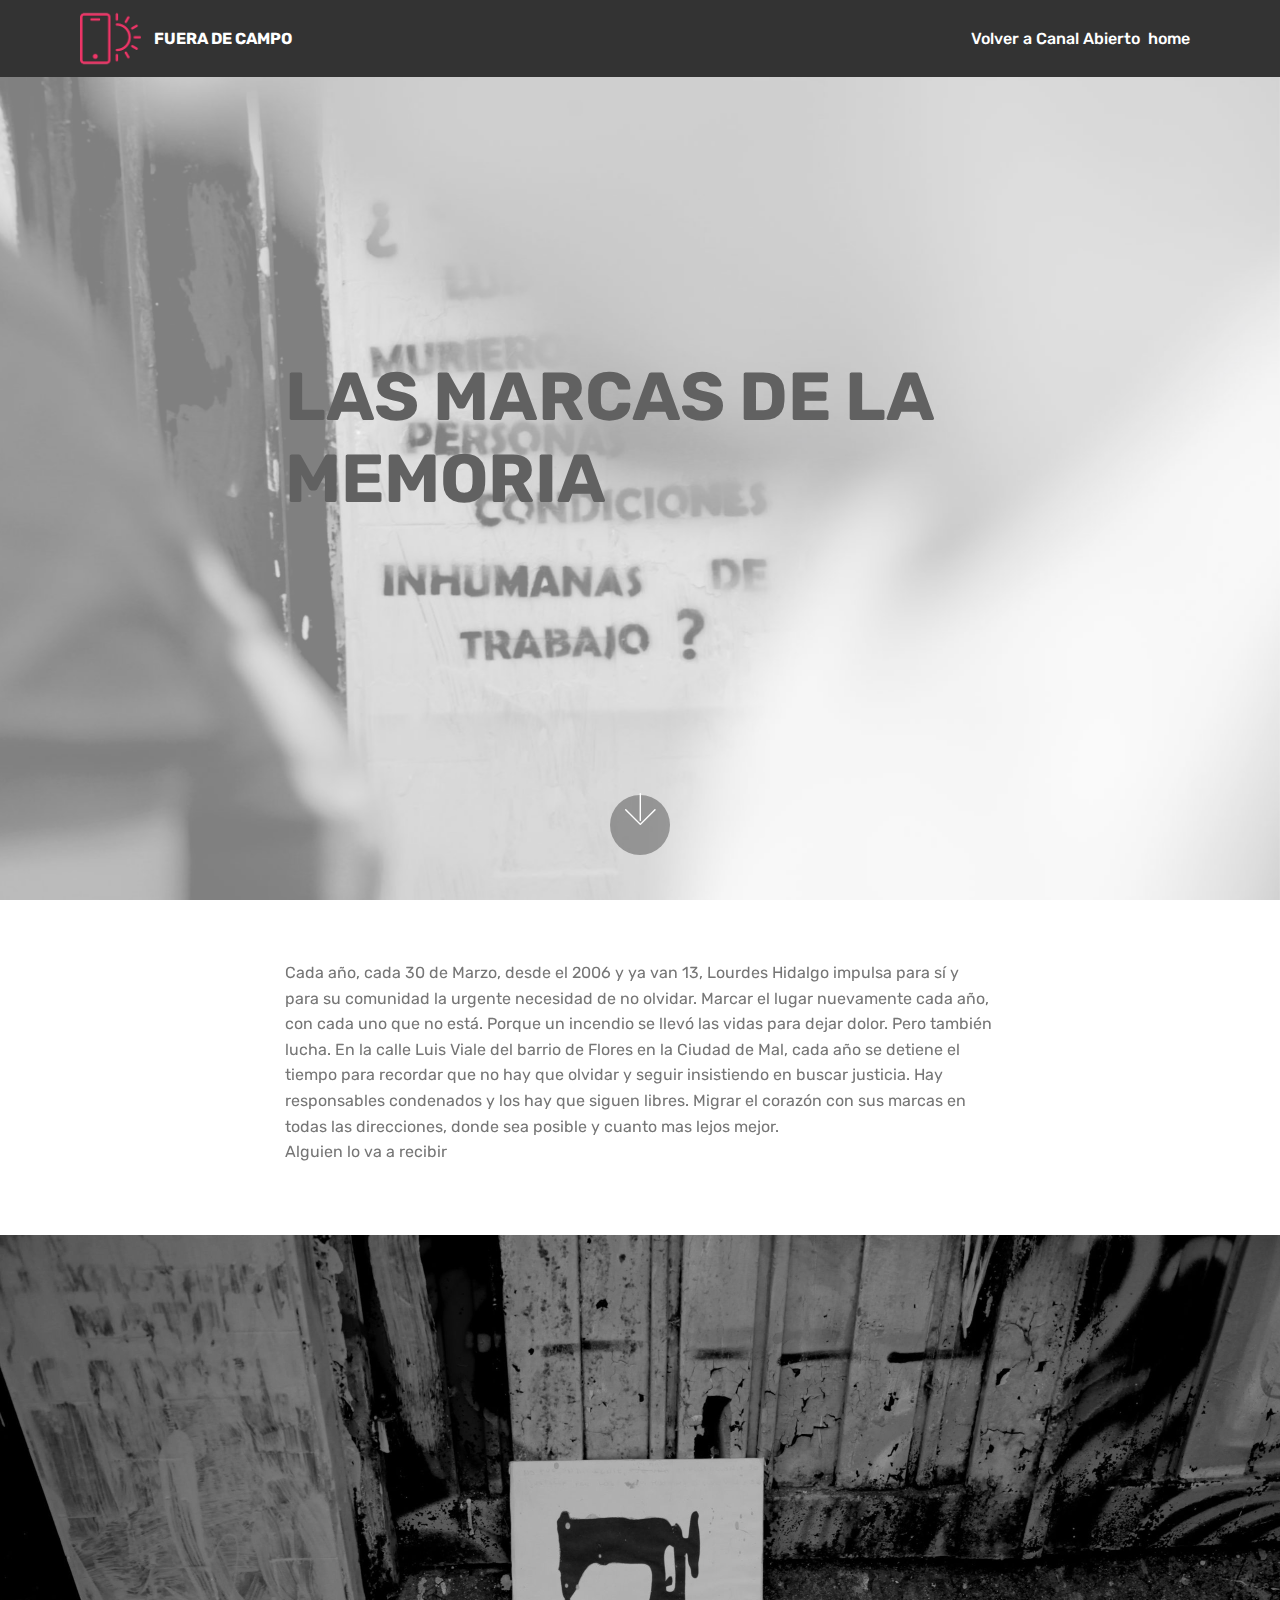
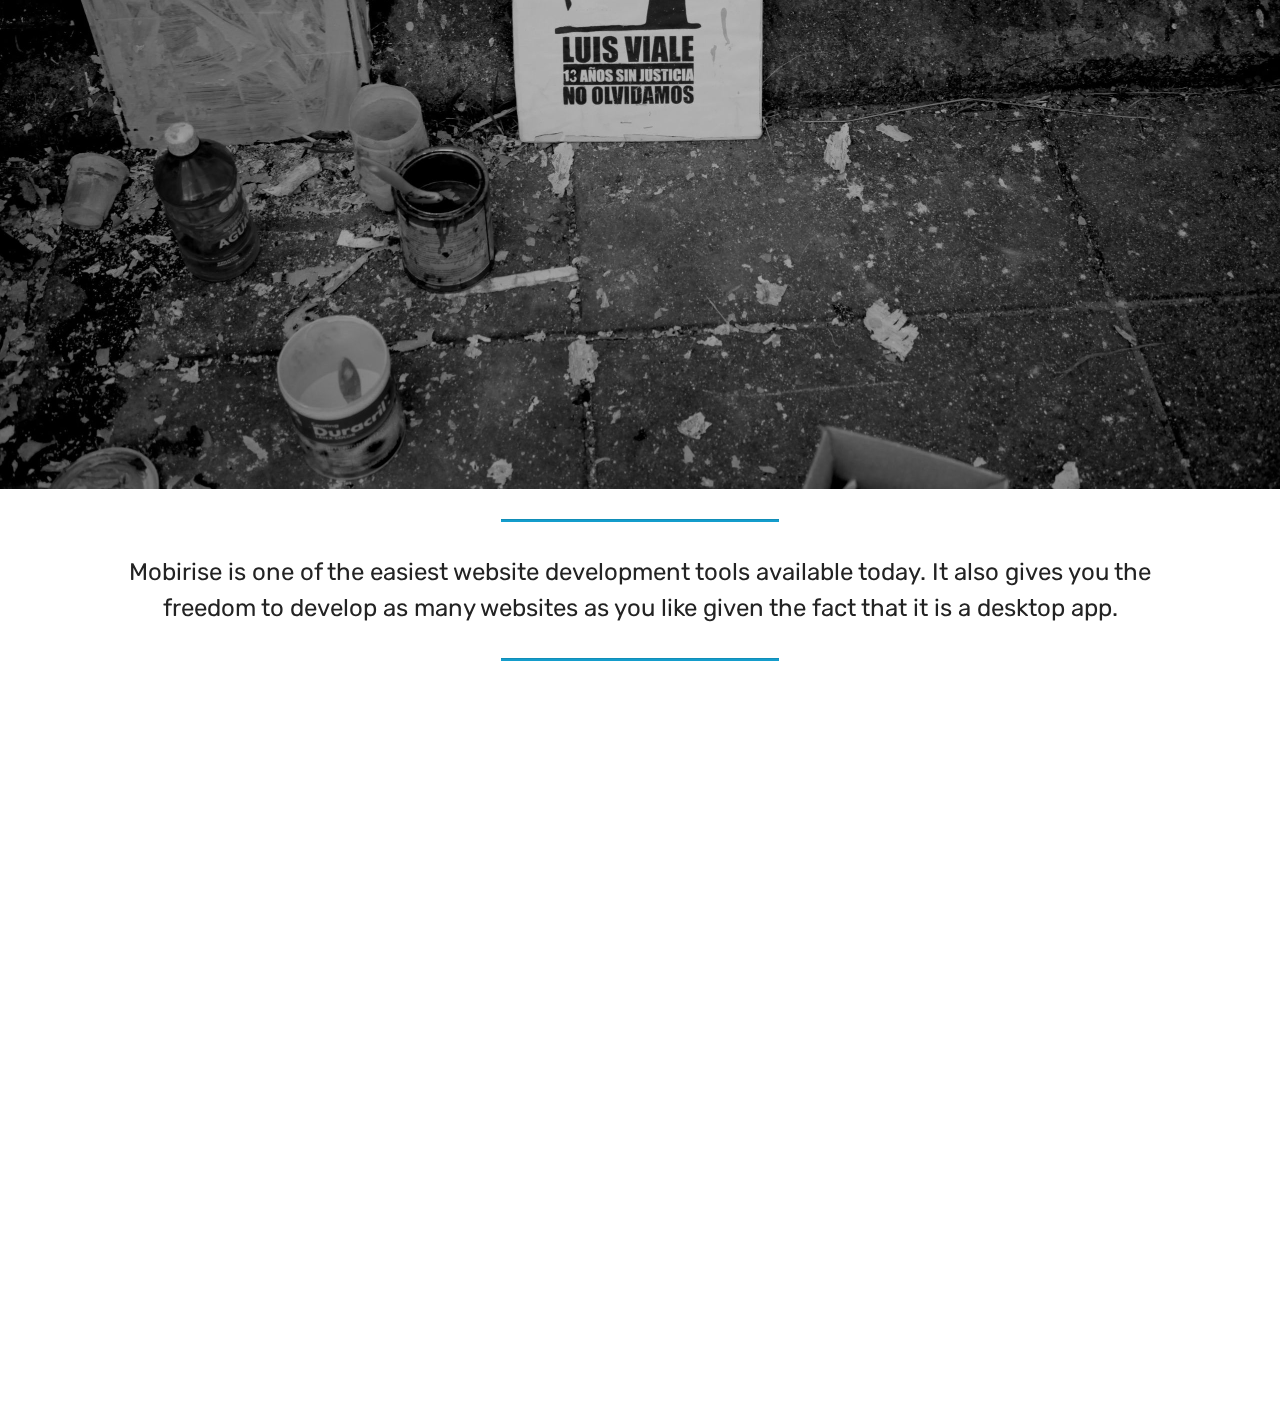
==== index.html @ 4095fd76 "revolt" ====
<!DOCTYPE html>
<html  >
<head>
  <!-- Site made with Mobirise Website Builder v4.9.7, https://mobirise.com -->
  <meta charset="UTF-8">
  <meta http-equiv="X-UA-Compatible" content="IE=edge">
  <meta name="generator" content="Mobirise v4.9.7, mobirise.com">
  <meta name="viewport" content="width=device-width, initial-scale=1, minimum-scale=1">
  <link rel="shortcut icon" href="assets/images/logo2.png" type="image/x-icon">
  <meta name="description" content="Site Creator Description">
  
  <title>Fuera de campo</title>
  <link rel="stylesheet" href="assets/web/assets/mobirise-icons/mobirise-icons.css">
  <link rel="stylesheet" href="assets/tether/tether.min.css">
  <link rel="stylesheet" href="assets/bootstrap/css/bootstrap.min.css">
  <link rel="stylesheet" href="assets/bootstrap/css/bootstrap-grid.min.css">
  <link rel="stylesheet" href="assets/bootstrap/css/bootstrap-reboot.min.css">
  <link rel="stylesheet" href="assets/dropdown/css/style.css">
  <link rel="stylesheet" href="assets/theme/css/style.css">
  <link rel="stylesheet" href="assets/mobirise/css/mbr-additional.css" type="text/css">
  
  
  
</head>
<body>
  <section class="menu cid-qTkzRZLJNu" once="menu" id="menu1-3">

    

    <nav class="navbar navbar-expand beta-menu navbar-dropdown align-items-center navbar-fixed-top navbar-toggleable-sm">
        <button class="navbar-toggler navbar-toggler-right" type="button" data-toggle="collapse" data-target="#navbarSupportedContent" aria-controls="navbarSupportedContent" aria-expanded="false" aria-label="Toggle navigation">
            <div class="hamburger">
                <span></span>
                <span></span>
                <span></span>
                <span></span>
            </div>
        </button>
        <div class="menu-logo">
            <div class="navbar-brand">
                <span class="navbar-logo">
                    <a href="https://mobirise.com">
                         <img src="assets/images/logo2.png" alt="Mobirise" style="height: 3.8rem;">
                    </a>
                </span>
                <span class="navbar-caption-wrap"><a class="navbar-caption text-white display-4" href="https://mobirise.com">
                        FUERA DE CAMPO</a></span>
            </div>
        </div>
        <div class="collapse navbar-collapse" id="navbarSupportedContent">
            <ul class="navbar-nav nav-dropdown nav-right" data-app-modern-menu="true"><li class="nav-item">
                    <a class="nav-link link text-white display-4" href="http://canalabierto.com.ar">
                        
                        Volver a Canal Abierto &nbsp;home</a>
                </li></ul>
            
        </div>
    </nav>
</section>

<section class="engine"><a href="https://mobirise.info/a">online web builder</a></section><section class="header9 cid-rmUU91QR7k mbr-fullscreen mbr-parallax-background" id="header9-4">

    

    <div class="mbr-overlay" style="opacity: 0.5; background-color: rgb(255, 255, 255);">
    </div>

    <div class="container">
        <div class="media-container-column mbr-white col-lg-8 col-md-10 m-auto">
            <h1 class="mbr-section-title align-left mbr-bold pb-3 mbr-fonts-style display-1">
                LAS MARCAS DE LA MEMORIA</h1>
            
            
            
        </div>
    </div>

    <div class="mbr-arrow hidden-sm-down" aria-hidden="true">
        <a href="#next">
            <i class="mbri-down mbr-iconfont"></i>
        </a>
    </div>
</section>

<section class="mbr-section article content1 cid-rmUUEDj3Mq" id="content1-6">
    
     

    <div class="container">
        <div class="media-container-row">
            <div class="mbr-text col-12 mbr-fonts-style display-7 col-md-8">Cada año, cada 30 de Marzo, desde el 2006 y ya van 13, Lourdes Hidalgo impulsa para sí y para su comunidad la urgente necesidad de no olvidar. Marcar el lugar nuevamente cada año, con cada uno que no está. Porque un incendio se llevó las vidas para dejar dolor. Pero también lucha. En la calle Luis Viale del barrio de Flores en la Ciudad de Mal, cada año se detiene el tiempo para recordar que no hay que olvidar y seguir insistiendo en buscar justicia. Hay responsables condenados y los hay que siguen libres. Migrar el corazón con sus marcas en todas las direcciones, donde sea posible y cuanto mas lejos mejor.&nbsp;<div>Alguien lo va a recibir</div><div><strong><br></strong></div></div>
        </div>
    </div>
</section>

<section class="cid-rmUUJCrmga" id="image2-7">

    

    <figure class="mbr-figure">
        <div class="image-block" style="width: 100%;">
            <img src="assets/images/-mg-785-2560x1707.jpg" alt="Mobirise" title="">
            
        </div>
    </figure>
</section>

<section class="mbr-section article content9 cid-rmV0yEgbft" id="content9-9">
    
     

    <div class="container">
        <div class="inner-container" style="width: 100%;">
            <hr class="line" style="width: 25%;">
            <div class="section-text align-center mbr-fonts-style display-5">
                    Mobirise is one of the easiest website development tools available today. It also gives you the freedom to develop as many websites as you like given the fact that it is a desktop app.
                </div>
            <hr class="line" style="width: 25%;">
        </div>
        </div>
</section>

<section class="cid-rmVgryKKgB" id="video2-a">

    
    
    <figure class="mbr-figure align-center">
        <div class="video-block" style="width: 100%;">
            <div><iframe class="mbr-embedded-video" src="https://www.youtube.com/embed/uNCr7NdOJgw?rel=0&amp;amp;showinfo=0&amp;autoplay=1&amp;loop=0" width="1280" height="720" frameborder="0" allowfullscreen></iframe></div>
        </div>
    </figure>
</section>


  <script src="assets/web/assets/jquery/jquery.min.js"></script>
  <script src="assets/popper/popper.min.js"></script>
  <script src="assets/tether/tether.min.js"></script>
  <script src="assets/bootstrap/js/bootstrap.min.js"></script>
  <script src="assets/smoothscroll/smooth-scroll.js"></script>
  <script src="assets/dropdown/js/script.min.js"></script>
  <script src="assets/touchswipe/jquery.touch-swipe.min.js"></script>
  <script src="assets/parallax/jarallax.min.js"></script>
  <script src="assets/theme/js/script.js"></script>
  
  
</body>
</html>
---- assets/web/assets/mobirise-icons/mobirise-icons.css ----
@font-face {
  font-family: 'MobiriseIcons';
  src:  url('mobirise-icons.eot?spat4u');
  src:  url('mobirise-icons.eot?spat4u#iefix') format('embedded-opentype'),
    url('mobirise-icons.ttf?spat4u') format('truetype'),
    url('mobirise-icons.woff?spat4u') format('woff'),
    url('mobirise-icons.svg?spat4u#MobiriseIcons') format('svg');
  font-weight: normal;
  font-style: normal;
}

[class^="mbri-"], [class*=" mbri-"] {
  /* use !important to prevent issues with browser extensions that change fonts */
  font-family: MobiriseIcons !important;
  speak: none;
  font-style: normal;
  font-weight: normal;
  font-variant: normal;
  text-transform: none;
  line-height: 1;

  /* Better Font Rendering =========== */
  -webkit-font-smoothing: antialiased;
  -moz-osx-font-smoothing: grayscale;
}

.mbri-add-submenu:before {
  content: "\e900";
}
.mbri-alert:before {
  content: "\e901";
}
.mbri-align-center:before {
  content: "\e902";
}
.mbri-align-justify:before {
  content: "\e903";
}
.mbri-align-left:before {
  content: "\e904";
}
.mbri-align-right:before {
  content: "\e905";
}
.mbri-android:before {
  content: "\e906";
}
.mbri-apple:before {
  content: "\e907";
}
.mbri-arrow-down:before {
  content: "\e908";
}
.mbri-arrow-next:before {
  content: "\e909";
}
.mbri-arrow-prev:before {
  content: "\e90a";
}
.mbri-arrow-up:before {
  content: "\e90b";
}
.mbri-bold:before {
  content: "\e90c";
}
.mbri-bookmark:before {
  content: "\e90d";
}
.mbri-bootstrap:before {
  content: "\e90e";
}
.mbri-briefcase:before {
  content: "\e90f";
}
.mbri-browse:before {
  content: "\e910";
}
.mbri-bulleted-list:before {
  content: "\e911";
}
.mbri-calendar:before {
  content: "\e912";
}
.mbri-camera:before {
  content: "\e913";
}
.mbri-cart-add:before {
  content: "\e914";
}
.mbri-cart-full:before {
  content: "\e915";
}
.mbri-cash:before {
  content: "\e916";
}
.mbri-change-style:before {
  content: "\e917";
}
.mbri-chat:before {
  content: "\e918";
}
.mbri-clock:before {
  content: "\e919";
}
.mbri-close:before {
  content: "\e91a";
}
.mbri-cloud:before {
  content: "\e91b";
}
.mbri-code:before {
  content: "\e91c";
}
.mbri-contact-form:before {
  content: "\e91d";
}
.mbri-credit-card:before {
  content: "\e91e";
}
.mbri-cursor-click:before {
  content: "\e91f";
}
.mbri-cust-feedback:before {
  content: "\e920";
}
.mbri-database:before {
  content: "\e921";
}
.mbri-delivery:before {
  content: "\e922";
}
.mbri-desktop:before {
  content: "\e923";
}
.mbri-devices:before {
  content: "\e924";
}
.mbri-down:before {
  content: "\e925";
}
.mbri-download:before {
  content: "\e989";
}
.mbri-drag-n-drop:before {
  content: "\e927";
}
.mbri-drag-n-drop2:before {
  content: "\e928";
}
.mbri-edit:before {
  content: "\e929";
}
.mbri-edit2:before {
  content: "\e92a";
}
.mbri-error:before {
  content: "\e92b";
}
.mbri-extension:before {
  content: "\e92c";
}
.mbri-features:before {
  content: "\e92d";
}
.mbri-file:before {
  content: "\e92e";
}
.mbri-flag:before {
  content: "\e92f";
}
.mbri-folder:before {
  content: "\e930";
}
.mbri-gift:before {
  content: "\e931";
}
.mbri-github:before {
  content: "\e932";
}
.mbri-globe:before {
  content: "\e933";
}
.mbri-globe-2:before {
  content: "\e934";
}
.mbri-growing-chart:before {
  content: "\e935";
}
.mbri-hearth:before {
  content: "\e936";
}
.mbri-help:before {
  content: "\e937";
}
.mbri-home:before {
  content: "\e938";
}
.mbri-hot-cup:before {
  content: "\e939";
}
.mbri-idea:before {
  content: "\e93a";
}
.mbri-image-gallery:before {
  content: "\e93b";
}
.mbri-image-slider:before {
  content: "\e93c";
}
.mbri-info:before {
  content: "\e93d";
}
.mbri-italic:before {
  content: "\e93e";
}
.mbri-key:before {
  content: "\e93f";
}
.mbri-laptop:before {
  content: "\e940";
}
.mbri-layers:before {
  content: "\e941";
}
.mbri-left-right:before {
  content: "\e942";
}
.mbri-left:before {
  content: "\e943";
}
.mbri-letter:before {
  content: "\e944";
}
.mbri-like:before {
  content: "\e945";
}
.mbri-link:before {
  content: "\e946";
}
.mbri-lock:before {
  content: "\e947";
}
.mbri-login:before {
  content: "\e948";
}
.mbri-logout:before {
  content: "\e949";
}
.mbri-magic-stick:before {
  content: "\e94a";
}
.mbri-map-pin:before {
  content: "\e94b";
}
.mbri-menu:before {
  content: "\e94c";
}
.mbri-mobile:before {
  content: "\e94d";
}
.mbri-mobile2:before {
  content: "\e94e";
}
.mbri-mobirise:before {
  content: "\e94f";
}
.mbri-more-horizontal:before {
  content: "\e950";
}
.mbri-more-vertical:before {
  content: "\e951";
}
.mbri-music:before {
  content: "\e952";
}
.mbri-new-file:before {
  content: "\e953";
}
.mbri-numbered-list:before {
  content: "\e954";
}
.mbri-opened-folder:before {
  content: "\e955";
}
.mbri-pages:before {
  content: "\e956";
}
.mbri-paper-plane:before {
  content: "\e957";
}
.mbri-paperclip:before {
  content: "\e958";
}
.mbri-photo:before {
  content: "\e959";
}
.mbri-photos:before {
  content: "\e95a";
}
.mbri-pin:before {
  content: "\e95b";
}
.mbri-play:before {
  content: "\e95c";
}
.mbri-plus:before {
  content: "\e95d";
}
.mbri-preview:before {
  content: "\e95e";
}
.mbri-print:before {
  content: "\e95f";
}
.mbri-protect:before {
  content: "\e960";
}
.mbri-question:before {
  content: "\e961";
}
.mbri-quote-left:before {
  content: "\e962";
}
.mbri-quote-right:before {
  content: "\e963";
}
.mbri-refresh:before {
  content: "\e964";
}
.mbri-responsive:before {
  content: "\e965";
}
.mbri-right:before {
  content: "\e966";
}
.mbri-rocket:before {
  content: "\e967";
}
.mbri-sad-face:before {
  content: "\e968";
}
.mbri-sale:before {
  content: "\e969";
}
.mbri-save:before {
  content: "\e96a";
}
.mbri-search:before {
  content: "\e96b";
}
.mbri-setting:before {
  content: "\e96c";
}
.mbri-setting2:before {
  content: "\e96d";
}
.mbri-setting3:before {
  content: "\e96e";
}
.mbri-share:before {
  content: "\e96f";
}
.mbri-shopping-bag:before {
  content: "\e970";
}
.mbri-shopping-basket:before {
  content: "\e971";
}
.mbri-shopping-cart:before {
  content: "\e972";
}
.mbri-sites:before {
  content: "\e973";
}
.mbri-smile-face:before {
  content: "\e974";
}
.mbri-speed:before {
  content: "\e975";
}
.mbri-star:before {
  content: "\e976";
}
.mbri-success:before {
  content: "\e977";
}
.mbri-sun:before {
  content: "\e978";
}
.mbri-sun2:before {
  content: "\e979";
}
.mbri-tablet:before {
  content: "\e97a";
}
.mbri-tablet-vertical:before {
  content: "\e97b";
}
.mbri-target:before {
  content: "\e97c";
}
.mbri-timer:before {
  content: "\e97d";
}
.mbri-to-ftp:before {
  content: "\e97e";
}
.mbri-to-local-drive:before {
  content: "\e97f";
}
.mbri-touch-swipe:before {
  content: "\e980";
}
.mbri-touch:before {
  content: "\e981";
}
.mbri-trash:before {
  content: "\e982";
}
.mbri-underline:before {
  content: "\e983";
}
.mbri-unlink:before {
  content: "\e984";
}
.mbri-unlock:before {
  content: "\e985";
}
.mbri-up-down:before {
  content: "\e986";
}
.mbri-up:before {
  content: "\e987";
}
.mbri-update:before {
  content: "\e988";
}
.mbri-upload:before {
 content: "\e926"; 
}
.mbri-user:before {
  content: "\e98a";
}
.mbri-user2:before {
  content: "\e98b";
}
.mbri-users:before {
  content: "\e98c";
}
.mbri-video:before {
  content: "\e98d";
}
.mbri-video-play:before {
  content: "\e98e";
}
.mbri-watch:before {
  content: "\e98f";
}
.mbri-website-theme:before {
  content: "\e990";
}
.mbri-wifi:before {
  content: "\e991";
}
.mbri-windows:before {
  content: "\e992";
}
.mbri-zoom-out:before {
  content: "\e993";
}
.mbri-redo:before {
  content: "\e994";
}
.mbri-undo:before {
  content: "\e995";
}
---- assets/dropdown/css/style.css ----
.navbar-dropdown {
  left: 0;
  padding: 0;
  position: absolute;
  right: 0;
  top: 0;
  transition: all 0.45s ease;
  z-index: 1030;
  background: #282828; }
  .navbar-dropdown .navbar-logo {
    margin-right: 0.8rem;
    transition: margin 0.3s ease-in-out;
    vertical-align: middle; }
    .navbar-dropdown .navbar-logo img {
      height: 3.125rem;
      transition: all 0.3s ease-in-out; }
    .navbar-dropdown .navbar-logo.mbr-iconfont {
      font-size: 3.125rem;
      line-height: 3.125rem; }
  .navbar-dropdown .navbar-caption {
    font-weight: 700;
    white-space: normal;
    vertical-align: -4px;
    line-height: 3.125rem !important; }
    .navbar-dropdown .navbar-caption, .navbar-dropdown .navbar-caption:hover {
      color: inherit;
      text-decoration: none; }
  .navbar-dropdown .mbr-iconfont + .navbar-caption {
    vertical-align: -1px; }
  .navbar-dropdown.navbar-fixed-top {
    position: fixed; }
  .navbar-dropdown .navbar-brand span {
    vertical-align: -4px; }
  .navbar-dropdown.bg-color.transparent {
    background: none; }
  .navbar-dropdown.navbar-short .navbar-brand {
    padding: 0.625rem 0; }
    .navbar-dropdown.navbar-short .navbar-brand span {
      vertical-align: -1px; }
  .navbar-dropdown.navbar-short .navbar-caption {
    line-height: 2.375rem !important;
    vertical-align: -2px; }
  .navbar-dropdown.navbar-short .navbar-logo {
    margin-right: 0.5rem; }
    .navbar-dropdown.navbar-short .navbar-logo img {
      height: 2.375rem; }
    .navbar-dropdown.navbar-short .navbar-logo.mbr-iconfont {
      font-size: 2.375rem;
      line-height: 2.375rem; }
  .navbar-dropdown.navbar-short .mbr-table-cell {
    height: 3.625rem; }
  .navbar-dropdown .navbar-close {
    left: 0.6875rem;
    position: fixed;
    top: 0.75rem;
    z-index: 1000; }
  .navbar-dropdown .hamburger-icon {
    content: "";
    display: inline-block;
    vertical-align: middle;
    width: 16px;
    -webkit-box-shadow: 0 -6px 0 1px #282828,0 0 0 1px #282828,0 6px 0 1px #282828;
    -moz-box-shadow: 0 -6px 0 1px #282828,0 0 0 1px #282828,0 6px 0 1px #282828;
    box-shadow: 0 -6px 0 1px #282828,0 0 0 1px #282828,0 6px 0 1px #282828; }

.dropdown-menu .dropdown-toggle[data-toggle="dropdown-submenu"]::after {
  border-bottom: 0.35em solid transparent;
  border-left: 0.35em solid;
  border-right: 0;
  border-top: 0.35em solid transparent;
  margin-left: 0.3rem; }

.dropdown-menu .dropdown-item:focus {
  outline: 0; }

.nav-dropdown {
  font-size: 0.75rem;
  font-weight: 500;
  height: auto !important; }
  .nav-dropdown .nav-btn {
    padding-left: 1rem; }
  .nav-dropdown .link {
    margin: .667em 1.667em;
    font-weight: 500;
    padding: 0;
    transition: color .2s ease-in-out; }
    .nav-dropdown .link.dropdown-toggle {
      margin-right: 2.583em; }
      .nav-dropdown .link.dropdown-toggle::after {
        margin-left: .25rem;
        border-top: 0.35em solid;
        border-right: 0.35em solid transparent;
        border-left: 0.35em solid transparent;
        border-bottom: 0; }
      .nav-dropdown .link.dropdown-toggle[aria-expanded="true"] {
        margin: 0;
        padding: 0.667em 3.263em  0.667em 1.667em; }
  .nav-dropdown .link::after,
  .nav-dropdown .dropdown-item::after {
    color: inherit; }
  .nav-dropdown .btn {
    font-size: 0.75rem;
    font-weight: 700;
    letter-spacing: 0;
    margin-bottom: 0;
    padding-left: 1.25rem;
    padding-right: 1.25rem; }
  .nav-dropdown .dropdown-menu {
    border-radius: 0;
    border: 0;
    left: 0;
    margin: 0;
    padding-bottom: 1.25rem;
    padding-top: 1.25rem;
    position: relative; }
  .nav-dropdown .dropdown-submenu {
    margin-left: 0.125rem;
    top: 0; }
  .nav-dropdown .dropdown-item {
    font-weight: 500;
    line-height: 2;
    padding: 0.3846em 4.615em 0.3846em 1.5385em;
    position: relative;
    transition: color .2s ease-in-out, background-color .2s ease-in-out; }
    .nav-dropdown .dropdown-item::after {
      margin-top: -0.3077em;
      position: absolute;
      right: 1.1538em;
      top: 50%; }
    .nav-dropdown .dropdown-item:focus, .nav-dropdown .dropdown-item:hover {
      background: none; }

@media (max-width: 767px) {
  .nav-dropdown.navbar-toggleable-sm {
    bottom: 0;
    display: none;
    left: 0;
    overflow-x: hidden;
    position: fixed;
    top: 0;
    transform: translateX(-100%);
    -ms-transform: translateX(-100%);
    -webkit-transform: translateX(-100%);
    width: 18.75rem;
    z-index: 999; } }
.nav-dropdown.navbar-toggleable-xl {
  bottom: 0;
  display: none;
  left: 0;
  overflow-x: hidden;
  position: fixed;
  top: 0;
  transform: translateX(-100%);
  -ms-transform: translateX(-100%);
  -webkit-transform: translateX(-100%);
  width: 18.75rem;
  z-index: 999; }

.nav-dropdown-sm {
  display: block !important;
  overflow-x: hidden;
  overflow: auto;
  padding-top: 3.875rem; }
  .nav-dropdown-sm::after {
    content: "";
    display: block;
    height: 3rem;
    width: 100%; }
  .nav-dropdown-sm.collapse.in ~ .navbar-close {
    display: block !important; }
  .nav-dropdown-sm.collapsing, .nav-dropdown-sm.collapse.in {
    transform: translateX(0);
    -ms-transform: translateX(0);
    -webkit-transform: translateX(0);
    transition: all 0.25s ease-out;
    -webkit-transition: all 0.25s ease-out;
    background: #282828; }
  .nav-dropdown-sm.collapsing[aria-expanded="false"] {
    transform: translateX(-100%);
    -ms-transform: translateX(-100%);
    -webkit-transform: translateX(-100%); }
  .nav-dropdown-sm .nav-item {
    display: block;
    margin-left: 0 !important;
    padding-left: 0; }
  .nav-dropdown-sm .link,
  .nav-dropdown-sm .dropdown-item {
    border-top: 1px dotted rgba(255, 255, 255, 0.1);
    font-size: 0.8125rem;
    line-height: 1.6;
    margin: 0 !important;
    padding: 0.875rem 2.4rem 0.875rem 1.5625rem !important;
    position: relative;
    white-space: normal; }
    .nav-dropdown-sm .link:focus, .nav-dropdown-sm .link:hover,
    .nav-dropdown-sm .dropdown-item:focus,
    .nav-dropdown-sm .dropdown-item:hover {
      background: rgba(0, 0, 0, 0.2) !important;
      color: #c0a375; }
  .nav-dropdown-sm .nav-btn {
    position: relative;
    padding: 1.5625rem 1.5625rem 0 1.5625rem; }
    .nav-dropdown-sm .nav-btn::before {
      border-top: 1px dotted rgba(255, 255, 255, 0.1);
      content: "";
      left: 0;
      position: absolute;
      top: 0;
      width: 100%; }
    .nav-dropdown-sm .nav-btn + .nav-btn {
      padding-top: 0.625rem; }
      .nav-dropdown-sm .nav-btn + .nav-btn::before {
        display: none; }
  .nav-dropdown-sm .btn {
    padding: 0.625rem 0; }
  .nav-dropdown-sm .dropdown-toggle[data-toggle="dropdown-submenu"]::after {
    margin-left: .25rem;
    border-top: 0.35em solid;
    border-right: 0.35em solid transparent;
    border-left: 0.35em solid transparent;
    border-bottom: 0; }
  .nav-dropdown-sm .dropdown-toggle[data-toggle="dropdown-submenu"][aria-expanded="true"]::after {
    border-top: 0;
    border-right: 0.35em solid transparent;
    border-left: 0.35em solid transparent;
    border-bottom: 0.35em solid; }
  .nav-dropdown-sm .dropdown-menu {
    margin: 0;
    padding: 0;
    position: relative;
    top: 0;
    left: 0;
    width: 100%;
    border: 0;
    float: none;
    border-radius: 0;
    background: none; }
  .nav-dropdown-sm .dropdown-submenu {
    left: 100%;
    margin-left: 0.125rem;
    margin-top: -1.25rem;
    top: 0; }

.navbar-toggleable-sm .nav-dropdown .dropdown-menu {
  position: absolute; }

.navbar-toggleable-sm .nav-dropdown .dropdown-submenu {
  left: 100%;
  margin-left: 0.125rem;
  margin-top: -1.25rem;
  top: 0; }

.navbar-toggleable-sm.opened .nav-dropdown .dropdown-menu {
  position: relative; }

.navbar-toggleable-sm.opened .nav-dropdown .dropdown-submenu {
  left: 0;
  margin-left: 00rem;
  margin-top: 0rem;
  top: 0; }

.is-builder .nav-dropdown.collapsing {
  transition: none !important; }

/*# sourceMappingURL=style.css.map */
---- assets/theme/css/style.css ----
/*!
 * Mobirise v4 theme (https://mobirise.com/)
 * Copyright 2017 Mobirise
 */
section {
  background-color: #eeeeee; }

section,
.container,
.container-fluid {
  position: relative;
  word-wrap: break-word; }

a.mbr-iconfont:hover {
  text-decoration: none; }

.article .lead p, .article .lead ul, .article .lead ol, .article .lead pre, .article .lead blockquote {
  margin-bottom: 0; }

a {
  font-style: normal;
  font-weight: 400;
  cursor: pointer; }
  a, a:hover {
    text-decoration: none; }

figure {
  margin-bottom: 0; }

body {
  color: #232323; }

h1, h2, h3, h4, h5, h6,
.h1, .h2, .h3, .h4, .h5, .h6,
.display-1, .display-2, .display-3, .display-4 {
  line-height: 1;
  word-break: break-word;
  word-wrap: break-word; }

b, strong {
  font-weight: bold; }

blockquote {
  padding: 10px 0 10px 20px;
  position: relative;
  border-left: 2px solid;
  border-color: #ff3366; }

input:-webkit-autofill, input:-webkit-autofill:hover, input:-webkit-autofill:focus, input:-webkit-autofill:active {
  transition-delay: 9999s;
  transition-property: background-color, color; }

textarea[type="hidden"] {
  display: none; }

body {
  position: relative; }

section {
  background-position: 50% 50%;
  background-repeat: no-repeat;
  background-size: cover; }
  section .mbr-background-video,
  section .mbr-background-video-preview {
    position: absolute;
    bottom: 0;
    left: 0;
    right: 0;
    top: 0; }

.hidden {
  visibility: hidden; }

.mbr-z-index20 {
  z-index: 20; }

/*! Base colors */
.mbr-white {
  color: #ffffff; }

.mbr-black {
  color: #000000; }

.mbr-bg-white {
  background-color: #ffffff; }

.mbr-bg-black {
  background-color: #000000; }

/*! Text-aligns */
.align-left {
  text-align: left; }

.align-center {
  text-align: center; }

.align-right {
  text-align: right; }

@media (max-width: 767px) {
  .align-left, .align-center, .align-right, .mbr-section-btn, .mbr-section-title {
    text-align: center; } }
/*! Font-weight  */
.mbr-light {
  font-weight: 300; }

.mbr-regular {
  font-weight: 400; }

.mbr-semibold {
  font-weight: 500; }

.mbr-bold {
  font-weight: 700; }

/*! Media  */
.media-size-item {
  -webkit-flex: 1 1 auto;
  -moz-flex: 1 1 auto;
  -ms-flex: 1 1 auto;
  -o-flex: 1 1 auto;
  flex: 1 1 auto; }

.media-content {
  -webkit-flex-basis: 100%;
  flex-basis: 100%; }

.media-container-row {
  display: -ms-flexbox;
  display: -webkit-flex;
  display: flex;
  -webkit-flex-direction: row;
  -ms-flex-direction: row;
  flex-direction: row;
  -webkit-flex-wrap: wrap;
  -ms-flex-wrap: wrap;
  flex-wrap: wrap;
  -webkit-justify-content: center;
  -ms-flex-pack: center;
  justify-content: center;
  -webkit-align-content: center;
  -ms-flex-line-pack: center;
  align-content: center;
  -webkit-align-items: start;
  -ms-flex-align: start;
  align-items: start; }
  .media-container-row .media-size-item {
    width: 400px; }

.media-container-column {
  display: -ms-flexbox;
  display: -webkit-flex;
  display: flex;
  -webkit-flex-direction: column;
  -ms-flex-direction: column;
  flex-direction: column;
  -webkit-flex-wrap: wrap;
  -ms-flex-wrap: wrap;
  flex-wrap: wrap;
  -webkit-justify-content: center;
  -ms-flex-pack: center;
  justify-content: center;
  -webkit-align-content: center;
  -ms-flex-line-pack: center;
  align-content: center;
  -webkit-align-items: stretch;
  -ms-flex-align: stretch;
  align-items: stretch; }
  .media-container-column > * {
    width: 100%; }

@media (min-width: 992px) {
  .media-container-row {
    -webkit-flex-wrap: nowrap;
    -ms-flex-wrap: nowrap;
    flex-wrap: nowrap; } }
figure {
  overflow: hidden; }

figure[mbr-media-size] {
  transition: width 0.1s; }

.mbr-figure img, .mbr-figure iframe {
  display: block;
  width: 100%; }

.card {
  background-color: transparent;
  border: none; }

.card-img {
  text-align: center;
  flex-shrink: 0;
  -webkit-flex-shrink: 0; }

.media {
  max-width: 100%;
  margin: 0 auto; }

.mbr-figure {
  -ms-flex-item-align: center;
  -ms-grid-row-align: center;
  -webkit-align-self: center;
  align-self: center; }

.media-container > div {
  max-width: 100%; }

.mbr-figure img, .card-img img {
  width: 100%; }

@media (max-width: 991px) {
  .media-size-item {
    width: auto !important; }

  .media {
    width: auto; }

  .mbr-figure {
    width: 100% !important; } }
/*! Buttons */
.mbr-section-btn {
  margin-left: -.25rem;
  margin-right: -.25rem;
  font-size: 0; }

nav .mbr-section-btn {
  margin-left: 0rem;
  margin-right: 0rem; }

/*! Btn icon margin */
.btn .mbr-iconfont, .btn.btn-sm .mbr-iconfont {
  cursor: pointer;
  margin-right: 0.5rem; }

.btn.btn-md .mbr-iconfont, .btn.btn-md .mbr-iconfont {
  margin-right: 0.8rem; }

.mbr-regular {
  font-weight: 400; }

.mbr-semibold {
  font-weight: 500; }

.mbr-bold {
  font-weight: 700; }

[type="submit"] {
  -webkit-appearance: none; }

/*! Full-screen */
.mbr-fullscreen .mbr-overlay {
  min-height: 100vh; }

.mbr-fullscreen {
  display: flex;
  display: -webkit-flex;
  display: -moz-flex;
  display: -ms-flex;
  display: -o-flex;
  align-items: center;
  -webkit-align-items: center;
  min-height: 100vh;
  padding-top: 3rem;
  padding-bottom: 3rem; }

/*! Map */
.map {
  height: 25rem;
  position: relative; }
  .map iframe {
    width: 100%;
    height: 100%; }

/* Form */
.form-asterisk {
  font-family: initial;
  position: absolute;
  top: -2px;
  font-weight: normal; }

/*! Scroll to top arrow */
.mbr-arrow-up {
  bottom: 25px;
  right: 90px;
  position: fixed;
  text-align: right;
  z-index: 5000;
  color: #ffffff;
  font-size: 32px;
  transform: rotate(180deg);
  -webkit-transform: rotate(180deg); }

.mbr-arrow-up a {
  background: rgba(0, 0, 0, 0.2);
  border-radius: 3px;
  color: #fff;
  display: inline-block;
  height: 60px;
  width: 60px;
  outline-style: none !important;
  position: relative;
  text-decoration: none;
  transition: all .3s ease-in-out;
  cursor: pointer;
  text-align: center; }
  .mbr-arrow-up a:hover {
    background-color: rgba(0, 0, 0, 0.4); }
  .mbr-arrow-up a i {
    line-height: 60px; }

.mbr-arrow-up-icon {
  display: block;
  color: #fff; }

.mbr-arrow-up-icon::before {
  content: "\203a";
  display: inline-block;
  font-family: serif;
  font-size: 32px;
  line-height: 1;
  font-style: normal;
  position: relative;
  top: 6px;
  left: -4px;
  -webkit-transform: rotate(-90deg);
  transform: rotate(-90deg); }

/*! Arrow Down */
.mbr-arrow {
  position: absolute;
  bottom: 45px;
  left: 50%;
  width: 60px;
  height: 60px;
  cursor: pointer;
  background-color: rgba(80, 80, 80, 0.5);
  border-radius: 50%;
  -webkit-transform: translateX(-50%);
  transform: translateX(-50%); }
  .mbr-arrow > a {
    display: inline-block;
    text-decoration: none;
    outline-style: none;
    -webkit-animation: arrowdown 1.7s ease-in-out infinite;
    animation: arrowdown 1.7s ease-in-out infinite; }
    .mbr-arrow > a > i {
      position: absolute;
      top: -2px;
      left: 15px;
      font-size: 2rem; }

@keyframes arrowdown {
  0% {
    transform: translateY(0px);
    -webkit-transform: translateY(0px); }
  50% {
    transform: translateY(-5px);
    -webkit-transform: translateY(-5px); }
  100% {
    transform: translateY(0px);
    -webkit-transform: translateY(0px); } }
@-webkit-keyframes arrowdown {
  0% {
    transform: translateY(0px);
    -webkit-transform: translateY(0px); }
  50% {
    transform: translateY(-5px);
    -webkit-transform: translateY(-5px); }
  100% {
    transform: translateY(0px);
    -webkit-transform: translateY(0px); } }
@media (max-width: 500px) {
  .mbr-arrow-up {
    left: 50%;
    right: auto;
    transform: translateX(-50%) rotate(180deg);
    -webkit-transform: translateX(-50%) rotate(180deg); } }
/*Gradients animation*/
@keyframes gradient-animation {
  from {
    background-position: 0% 100%;
    animation-timing-function: ease-in-out; }
  to {
    background-position: 100% 0%;
    animation-timing-function: ease-in-out; } }
@-webkit-keyframes gradient-animation {
  from {
    background-position: 0% 100%;
    animation-timing-function: ease-in-out; }
  to {
    background-position: 100% 0%;
    animation-timing-function: ease-in-out; } }
.bg-gradient {
  background-size: 200% 200%;
  animation: gradient-animation 5s infinite alternate;
  -webkit-animation: gradient-animation 5s infinite alternate; }

.menu .navbar-brand {
  display: -webkit-flex; }
  .menu .navbar-brand span {
    display: flex;
    display: -webkit-flex; }
  .menu .navbar-brand .navbar-caption-wrap {
    display: -webkit-flex; }
  .menu .navbar-brand .navbar-logo img {
    display: -webkit-flex; }
@media (min-width: 768px) and (max-width: 991px) {
  .menu .navbar-toggleable-sm .navbar-nav {
    display: -webkit-box;
    display: -webkit-flex;
    display: -ms-flexbox; } }
@media (min-width: 992px) {
  .menu .navbar-nav.nav-dropdown {
    display: -webkit-flex; }
  .menu .navbar-toggleable-sm .navbar-collapse {
    display: -webkit-flex !important; } }
@media (max-width: 767px) {
  .menu .navbar-collapse {
    max-height: 80vh; }
  .menu .dropdown-menu {
    max-height: 60vh; } }

.navbar {
  display: -webkit-flex;
  -webkit-flex-wrap: wrap;
  -webkit-align-items: center;
  -webkit-justify-content: space-between; }

.navbar-collapse {
  -webkit-flex-basis: 100%;
  -webkit-flex-grow: 1;
  -webkit-align-items: center;
  max-height: 93.5vh; }
  .navbar-collapse.show {
    overflow: auto; }

.nav-dropdown .link {
  padding: .667em 1.667em !important;
  margin: 0 !important; }

.nav {
  display: -webkit-flex;
  -webkit-flex-wrap: wrap; }

.row {
  display: -webkit-flex;
  -webkit-flex-wrap: wrap; }

.justify-content-center {
  -webkit-justify-content: center; }

.form-inline {
  display: -webkit-flex;
  -webkit-flex-flow: row wrap;
  -webkit-align-items: center; }

.card-wrapper {
  -webkit-flex: 1; }

.carousel-control {
  z-index: 10;
  display: -webkit-flex;
  -webkit-align-items: center;
  -webkit-justify-content: center; }

.carousel-controls {
  display: -webkit-flex; }

.media {
  display: -webkit-flex; }

.jq-selectbox__select {
  padding: 1.07em .5em;
  position: absolute;
  top: 0;
  left: 0;
  width: 100%; }

.jq-selectbox__dropdown {
  position: absolute;
  top: 100% !important;
  left: 0 !important;
  width: 100% !important; }

.jq-selectbox__trigger-arrow {
  transform: translateY(-50%); }

.jq-selectbox li {
  padding: 1.07em .5em; }

/*# sourceMappingURL=style.css.map */
.engine {
	position: absolute;
	text-indent: -2400px;
	text-align: center;
	padding: 0;
	top: 0;
	left: -2400px;
}
---- assets/mobirise/css/mbr-additional.css ----
@import url(https://fonts.googleapis.com/css?family=Rubik:300,300i,400,400i,500,500i,700,700i,900,900i);





body {
  font-style: normal;
  line-height: 1.5;
}
.mbr-section-title {
  font-style: normal;
  line-height: 1.2;
}
.mbr-section-subtitle {
  line-height: 1.3;
}
.mbr-text {
  font-style: normal;
  line-height: 1.6;
}
.display-1 {
  font-family: 'Rubik', sans-serif;
  font-size: 4.25rem;
}
.display-1 > .mbr-iconfont {
  font-size: 6.8rem;
}
.display-2 {
  font-family: 'Rubik', sans-serif;
  font-size: 3rem;
}
.display-2 > .mbr-iconfont {
  font-size: 4.8rem;
}
.display-4 {
  font-family: 'Rubik', sans-serif;
  font-size: 1rem;
}
.display-4 > .mbr-iconfont {
  font-size: 1.6rem;
}
.display-5 {
  font-family: 'Rubik', sans-serif;
  font-size: 1.5rem;
}
.display-5 > .mbr-iconfont {
  font-size: 2.4rem;
}
.display-7 {
  font-family: 'Rubik', sans-serif;
  font-size: 1rem;
}
.display-7 > .mbr-iconfont {
  font-size: 1.6rem;
}
/* ---- Fluid typography for mobile devices ---- */
/* 1.4 - font scale ratio ( bootstrap == 1.42857 ) */
/* 100vw - current viewport width */
/* (48 - 20)  48 == 48rem == 768px, 20 == 20rem == 320px(minimal supported viewport) */
/* 0.65 - min scale variable, may vary */
@media (max-width: 768px) {
  .display-1 {
    font-size: 3.4rem;
    font-size: calc( 2.1374999999999997rem + (4.25 - 2.1374999999999997) * ((100vw - 20rem) / (48 - 20)));
    line-height: calc( 1.4 * (2.1374999999999997rem + (4.25 - 2.1374999999999997) * ((100vw - 20rem) / (48 - 20))));
  }
  .display-2 {
    font-size: 2.4rem;
    font-size: calc( 1.7rem + (3 - 1.7) * ((100vw - 20rem) / (48 - 20)));
    line-height: calc( 1.4 * (1.7rem + (3 - 1.7) * ((100vw - 20rem) / (48 - 20))));
  }
  .display-4 {
    font-size: 0.8rem;
    font-size: calc( 1rem + (1 - 1) * ((100vw - 20rem) / (48 - 20)));
    line-height: calc( 1.4 * (1rem + (1 - 1) * ((100vw - 20rem) / (48 - 20))));
  }
  .display-5 {
    font-size: 1.2rem;
    font-size: calc( 1.175rem + (1.5 - 1.175) * ((100vw - 20rem) / (48 - 20)));
    line-height: calc( 1.4 * (1.175rem + (1.5 - 1.175) * ((100vw - 20rem) / (48 - 20))));
  }
}
/* Buttons */
.btn {
  font-weight: 500;
  border-width: 2px;
  font-style: normal;
  letter-spacing: 1px;
  margin: .4rem .8rem;
  white-space: normal;
  -webkit-transition: all 0.3s ease-in-out;
  -moz-transition: all 0.3s ease-in-out;
  transition: all 0.3s ease-in-out;
  display: inline-flex;
  align-items: center;
  justify-content: center;
  word-break: break-word;
  -webkit-align-items: center;
  -webkit-justify-content: center;
  display: -webkit-inline-flex;
  padding: 1rem 3rem;
  border-radius: 3px;
}
.btn-sm {
  font-weight: 500;
  letter-spacing: 1px;
  -webkit-transition: all 0.3s ease-in-out;
  -moz-transition: all 0.3s ease-in-out;
  transition: all 0.3s ease-in-out;
  padding: 0.6rem 1.5rem;
  border-radius: 3px;
}
.btn-md {
  font-weight: 500;
  letter-spacing: 1px;
  margin: .4rem .8rem !important;
  -webkit-transition: all 0.3s ease-in-out;
  -moz-transition: all 0.3s ease-in-out;
  transition: all 0.3s ease-in-out;
  padding: 1rem 3rem;
  border-radius: 3px;
}
.btn-lg {
  font-weight: 500;
  letter-spacing: 1px;
  margin: .4rem .8rem !important;
  -webkit-transition: all 0.3s ease-in-out;
  -moz-transition: all 0.3s ease-in-out;
  transition: all 0.3s ease-in-out;
  padding: 1.2rem 3.2rem;
  border-radius: 3px;
}
.bg-primary {
  background-color: #149dcc !important;
}
.bg-success {
  background-color: #f7ed4a !important;
}
.bg-info {
  background-color: #82786e !important;
}
.bg-warning {
  background-color: #879a9f !important;
}
.bg-danger {
  background-color: #b1a374 !important;
}
.btn-primary,
.btn-primary:active {
  background-color: #149dcc !important;
  border-color: #149dcc !important;
  color: #ffffff !important;
}
.btn-primary:hover,
.btn-primary:focus,
.btn-primary.focus,
.btn-primary.active {
  color: #ffffff !important;
  background-color: #0d6786 !important;
  border-color: #0d6786 !important;
}
.btn-primary.disabled,
.btn-primary:disabled {
  color: #ffffff !important;
  background-color: #0d6786 !important;
  border-color: #0d6786 !important;
}
.btn-secondary,
.btn-secondary:active {
  background-color: #ff3366 !important;
  border-color: #ff3366 !important;
  color: #ffffff !important;
}
.btn-secondary:hover,
.btn-secondary:focus,
.btn-secondary.focus,
.btn-secondary.active {
  color: #ffffff !important;
  background-color: #e50039 !important;
  border-color: #e50039 !important;
}
.btn-secondary.disabled,
.btn-secondary:disabled {
  color: #ffffff !important;
  background-color: #e50039 !important;
  border-color: #e50039 !important;
}
.btn-info,
.btn-info:active {
  background-color: #82786e !important;
  border-color: #82786e !important;
  color: #ffffff !important;
}
.btn-info:hover,
.btn-info:focus,
.btn-info.focus,
.btn-info.active {
  color: #ffffff !important;
  background-color: #59524b !important;
  border-color: #59524b !important;
}
.btn-info.disabled,
.btn-info:disabled {
  color: #ffffff !important;
  background-color: #59524b !important;
  border-color: #59524b !important;
}
.btn-success,
.btn-success:active {
  background-color: #f7ed4a !important;
  border-color: #f7ed4a !important;
  color: #3f3c03 !important;
}
.btn-success:hover,
.btn-success:focus,
.btn-success.focus,
.btn-success.active {
  color: #3f3c03 !important;
  background-color: #eadd0a !important;
  border-color: #eadd0a !important;
}
.btn-success.disabled,
.btn-success:disabled {
  color: #3f3c03 !important;
  background-color: #eadd0a !important;
  border-color: #eadd0a !important;
}
.btn-warning,
.btn-warning:active {
  background-color: #879a9f !important;
  border-color: #879a9f !important;
  color: #ffffff !important;
}
.btn-warning:hover,
.btn-warning:focus,
.btn-warning.focus,
.btn-warning.active {
  color: #ffffff !important;
  background-color: #617479 !important;
  border-color: #617479 !important;
}
.btn-warning.disabled,
.btn-warning:disabled {
  color: #ffffff !important;
  background-color: #617479 !important;
  border-color: #617479 !important;
}
.btn-danger,
.btn-danger:active {
  background-color: #b1a374 !important;
  border-color: #b1a374 !important;
  color: #ffffff !important;
}
.btn-danger:hover,
.btn-danger:focus,
.btn-danger.focus,
.btn-danger.active {
  color: #ffffff !important;
  background-color: #8b7d4e !important;
  border-color: #8b7d4e !important;
}
.btn-danger.disabled,
.btn-danger:disabled {
  color: #ffffff !important;
  background-color: #8b7d4e !important;
  border-color: #8b7d4e !important;
}
.btn-white {
  color: #333333 !important;
}
.btn-white,
.btn-white:active {
  background-color: #ffffff !important;
  border-color: #ffffff !important;
  color: #808080 !important;
}
.btn-white:hover,
.btn-white:focus,
.btn-white.focus,
.btn-white.active {
  color: #808080 !important;
  background-color: #d9d9d9 !important;
  border-color: #d9d9d9 !important;
}
.btn-white.disabled,
.btn-white:disabled {
  color: #808080 !important;
  background-color: #d9d9d9 !important;
  border-color: #d9d9d9 !important;
}
.btn-black,
.btn-black:active {
  background-color: #333333 !important;
  border-color: #333333 !important;
  color: #ffffff !important;
}
.btn-black:hover,
.btn-black:focus,
.btn-black.focus,
.btn-black.active {
  color: #ffffff !important;
  background-color: #0d0d0d !important;
  border-color: #0d0d0d !important;
}
.btn-black.disabled,
.btn-black:disabled {
  color: #ffffff !important;
  background-color: #0d0d0d !important;
  border-color: #0d0d0d !important;
}
.btn-primary-outline,
.btn-primary-outline:active {
  background: none;
  border-color: #0b566f;
  color: #0b566f;
}
.btn-primary-outline:hover,
.btn-primary-outline:focus,
.btn-primary-outline.focus,
.btn-primary-outline.active {
  color: #ffffff;
  background-color: #149dcc;
  border-color: #149dcc;
}
.btn-primary-outline.disabled,
.btn-primary-outline:disabled {
  color: #ffffff !important;
  background-color: #149dcc !important;
  border-color: #149dcc !important;
}
.btn-secondary-outline,
.btn-secondary-outline:active {
  background: none;
  border-color: #cc0033;
  color: #cc0033;
}
.btn-secondary-outline:hover,
.btn-secondary-outline:focus,
.btn-secondary-outline.focus,
.btn-secondary-outline.active {
  color: #ffffff;
  background-color: #ff3366;
  border-color: #ff3366;
}
.btn-secondary-outline.disabled,
.btn-secondary-outline:disabled {
  color: #ffffff !important;
  background-color: #ff3366 !important;
  border-color: #ff3366 !important;
}
.btn-info-outline,
.btn-info-outline:active {
  background: none;
  border-color: #4b453f;
  color: #4b453f;
}
.btn-info-outline:hover,
.btn-info-outline:focus,
.btn-info-outline.focus,
.btn-info-outline.active {
  color: #ffffff;
  background-color: #82786e;
  border-color: #82786e;
}
.btn-info-outline.disabled,
.btn-info-outline:disabled {
  color: #ffffff !important;
  background-color: #82786e !important;
  border-color: #82786e !important;
}
.btn-success-outline,
.btn-success-outline:active {
  background: none;
  border-color: #d2c609;
  color: #d2c609;
}
.btn-success-outline:hover,
.btn-success-outline:focus,
.btn-success-outline.focus,
.btn-success-outline.active {
  color: #3f3c03;
  background-color: #f7ed4a;
  border-color: #f7ed4a;
}
.btn-success-outline.disabled,
.btn-success-outline:disabled {
  color: #3f3c03 !important;
  background-color: #f7ed4a !important;
  border-color: #f7ed4a !important;
}
.btn-warning-outline,
.btn-warning-outline:active {
  background: none;
  border-color: #55666b;
  color: #55666b;
}
.btn-warning-outline:hover,
.btn-warning-outline:focus,
.btn-warning-outline.focus,
.btn-warning-outline.active {
  color: #ffffff;
  background-color: #879a9f;
  border-color: #879a9f;
}
.btn-warning-outline.disabled,
.btn-warning-outline:disabled {
  color: #ffffff !important;
  background-color: #879a9f !important;
  border-color: #879a9f !important;
}
.btn-danger-outline,
.btn-danger-outline:active {
  background: none;
  border-color: #7a6e45;
  color: #7a6e45;
}
.btn-danger-outline:hover,
.btn-danger-outline:focus,
.btn-danger-outline.focus,
.btn-danger-outline.active {
  color: #ffffff;
  background-color: #b1a374;
  border-color: #b1a374;
}
.btn-danger-outline.disabled,
.btn-danger-outline:disabled {
  color: #ffffff !important;
  background-color: #b1a374 !important;
  border-color: #b1a374 !important;
}
.btn-black-outline,
.btn-black-outline:active {
  background: none;
  border-color: #000000;
  color: #000000;
}
.btn-black-outline:hover,
.btn-black-outline:focus,
.btn-black-outline.focus,
.btn-black-outline.active {
  color: #ffffff;
  background-color: #333333;
  border-color: #333333;
}
.btn-black-outline.disabled,
.btn-black-outline:disabled {
  color: #ffffff !important;
  background-color: #333333 !important;
  border-color: #333333 !important;
}
.btn-white-outline,
.btn-white-outline:active,
.btn-white-outline.active {
  background: none;
  border-color: #ffffff;
  color: #ffffff;
}
.btn-white-outline:hover,
.btn-white-outline:focus,
.btn-white-outline.focus {
  color: #333333;
  background-color: #ffffff;
  border-color: #ffffff;
}
.text-primary {
  color: #149dcc !important;
}
.text-secondary {
  color: #ff3366 !important;
}
.text-success {
  color: #f7ed4a !important;
}
.text-info {
  color: #82786e !important;
}
.text-warning {
  color: #879a9f !important;
}
.text-danger {
  color: #b1a374 !important;
}
.text-white {
  color: #ffffff !important;
}
.text-black {
  color: #000000 !important;
}
a.text-primary:hover,
a.text-primary:focus {
  color: #0b566f !important;
}
a.text-secondary:hover,
a.text-secondary:focus {
  color: #cc0033 !important;
}
a.text-success:hover,
a.text-success:focus {
  color: #d2c609 !important;
}
a.text-info:hover,
a.text-info:focus {
  color: #4b453f !important;
}
a.text-warning:hover,
a.text-warning:focus {
  color: #55666b !important;
}
a.text-danger:hover,
a.text-danger:focus {
  color: #7a6e45 !important;
}
a.text-white:hover,
a.text-white:focus {
  color: #b3b3b3 !important;
}
a.text-black:hover,
a.text-black:focus {
  color: #4d4d4d !important;
}
.alert-success {
  background-color: #70c770;
}
.alert-info {
  background-color: #82786e;
}
.alert-warning {
  background-color: #879a9f;
}
.alert-danger {
  background-color: #b1a374;
}
.mbr-section-btn a.btn:not(.btn-form) {
  border-radius: 100px;
}
.mbr-section-btn a.btn:not(.btn-form):hover,
.mbr-section-btn a.btn:not(.btn-form):focus {
  box-shadow: none !important;
}
.mbr-section-btn a.btn:not(.btn-form):hover,
.mbr-section-btn a.btn:not(.btn-form):focus {
  box-shadow: 0 10px 40px 0 rgba(0, 0, 0, 0.2) !important;
  -webkit-box-shadow: 0 10px 40px 0 rgba(0, 0, 0, 0.2) !important;
}
.mbr-gallery-filter li a {
  border-radius: 100px !important;
}
.mbr-gallery-filter li.active .btn {
  background-color: #149dcc;
  border-color: #149dcc;
  color: #ffffff;
}
.mbr-gallery-filter li.active .btn:focus {
  box-shadow: none;
}
.nav-tabs .nav-link {
  border-radius: 100px !important;
}
.btn-form {
  border-radius: 0;
}
.btn-form:hover {
  cursor: pointer;
}
a,
a:hover {
  color: #149dcc;
}
.mbr-plan-header.bg-primary .mbr-plan-subtitle,
.mbr-plan-header.bg-primary .mbr-plan-price-desc {
  color: #b4e6f8;
}
.mbr-plan-header.bg-success .mbr-plan-subtitle,
.mbr-plan-header.bg-success .mbr-plan-price-desc {
  color: #ffffff;
}
.mbr-plan-header.bg-info .mbr-plan-subtitle,
.mbr-plan-header.bg-info .mbr-plan-price-desc {
  color: #beb8b2;
}
.mbr-plan-header.bg-warning .mbr-plan-subtitle,
.mbr-plan-header.bg-warning .mbr-plan-price-desc {
  color: #ced6d8;
}
.mbr-plan-header.bg-danger .mbr-plan-subtitle,
.mbr-plan-header.bg-danger .mbr-plan-price-desc {
  color: #dfd9c6;
}
/* Scroll to top button*/
.scrollToTop_wraper {
  display: none;
}
#scrollToTop a i:before {
  content: '';
  position: absolute;
  height: 40%;
  top: 25%;
  background: #fff;
  width: 2px;
  left: calc(50% - 1px);
}
#scrollToTop a i:after {
  content: '';
  position: absolute;
  display: block;
  border-top: 2px solid #fff;
  border-right: 2px solid #fff;
  width: 40%;
  height: 40%;
  left: 30%;
  bottom: 30%;
  transform: rotate(135deg);
  -webkit-transform: rotate(135deg);
}
/* Others*/
.note-check a[data-value=Rubik] {
  font-style: normal;
}
.mbr-arrow a {
  color: #ffffff;
}
@media (max-width: 767px) {
  .mbr-arrow {
    display: none;
  }
}
.form-control-label {
  position: relative;
  cursor: pointer;
  margin-bottom: .357em;
  padding: 0;
}
.alert {
  color: #ffffff;
  border-radius: 0;
  border: 0;
  font-size: .875rem;
  line-height: 1.5;
  margin-bottom: 1.875rem;
  padding: 1.25rem;
  position: relative;
}
.alert.alert-form::after {
  background-color: inherit;
  bottom: -7px;
  content: "";
  display: block;
  height: 14px;
  left: 50%;
  margin-left: -7px;
  position: absolute;
  transform: rotate(45deg);
  width: 14px;
  -webkit-transform: rotate(45deg);
}
.form-control {
  background-color: #f5f5f5;
  box-shadow: none;
  color: #565656;
  font-family: 'Rubik', sans-serif;
  font-size: 1rem;
  line-height: 1.43;
  min-height: 3.5em;
  padding: 1.07em .5em;
}
.form-control > .mbr-iconfont {
  font-size: 1.6rem;
}
.form-control,
.form-control:focus {
  border: 1px solid #e8e8e8;
}
.form-active .form-control:invalid {
  border-color: red;
}
.mbr-overlay {
  background-color: #000;
  bottom: 0;
  left: 0;
  opacity: .5;
  position: absolute;
  right: 0;
  top: 0;
  z-index: 0;
  pointer-events: none;
}
blockquote {
  font-style: italic;
  padding: 10px 0 10px 20px;
  font-size: 1.09rem;
  position: relative;
  border-color: #149dcc;
  border-width: 3px;
}
ul,
ol,
pre,
blockquote {
  margin-bottom: 2.3125rem;
}
pre {
  background: #f4f4f4;
  padding: 10px 24px;
  white-space: pre-wrap;
}
.inactive {
  -webkit-user-select: none;
  -moz-user-select: none;
  -ms-user-select: none;
  user-select: none;
  pointer-events: none;
  -webkit-user-drag: none;
  user-drag: none;
}
.mbr-section__comments .row {
  justify-content: center;
  -webkit-justify-content: center;
}
/* Forms */
.mbr-form .btn {
  margin: .4rem 0;
}
.mbr-form .input-group-btn a.btn {
  border-radius: 100px !important;
}
.mbr-form .input-group-btn a.btn:hover {
  box-shadow: 0 10px 40px 0 rgba(0, 0, 0, 0.2);
}
.mbr-form .input-group-btn button[type="submit"] {
  border-radius: 100px !important;
  padding: 1rem 3rem;
}
.mbr-form .input-group-btn button[type="submit"]:hover {
  box-shadow: 0 10px 40px 0 rgba(0, 0, 0, 0.2);
}
.form2 .form-control {
  border-top-left-radius: 100px;
  border-bottom-left-radius: 100px;
}
.form2 .input-group-btn a.btn {
  border-top-left-radius: 0 !important;
  border-bottom-left-radius: 0 !important;
}
.form2 .input-group-btn button[type="submit"] {
  border-top-left-radius: 0 !important;
  border-bottom-left-radius: 0 !important;
}
.form3 input[type="email"] {
  border-radius: 100px !important;
}
@media (max-width: 349px) {
  .form2 input[type="email"] {
    border-radius: 100px !important;
  }
  .form2 .input-group-btn a.btn {
    border-radius: 100px !important;
  }
  .form2 .input-group-btn button[type="submit"] {
    border-radius: 100px !important;
  }
}
@media (max-width: 767px) {
  .btn {
    font-size: .75rem !important;
  }
  .btn .mbr-iconfont {
    font-size: 1rem !important;
  }
}
/* Social block */
.btn-social {
  font-size: 20px;
  border-radius: 50%;
  padding: 0;
  width: 44px;
  height: 44px;
  line-height: 44px;
  text-align: center;
  position: relative;
  border: 2px solid #c0a375;
  border-color: #149dcc;
  color: #232323;
  cursor: pointer;
}
.btn-social i {
  top: 0;
  line-height: 44px;
  width: 44px;
}
.btn-social:hover {
  color: #fff;
  background: #149dcc;
}
.btn-social + .btn {
  margin-left: .1rem;
}
/* Footer */
.mbr-footer-content li::before,
.mbr-footer .mbr-contacts li::before {
  background: #149dcc;
}
.mbr-footer-content li a:hover,
.mbr-footer .mbr-contacts li a:hover {
  color: #149dcc;
}
.footer3 input[type="email"],
.footer4 input[type="email"] {
  border-radius: 100px !important;
}
.footer3 .input-group-btn a.btn,
.footer4 .input-group-btn a.btn {
  border-radius: 100px !important;
}
.footer3 .input-group-btn button[type="submit"],
.footer4 .input-group-btn button[type="submit"] {
  border-radius: 100px !important;
}
/* Headers*/
.header13 .form-inline input[type="email"],
.header14 .form-inline input[type="email"] {
  border-radius: 100px;
}
.header13 .form-inline input[type="text"],
.header14 .form-inline input[type="text"] {
  border-radius: 100px;
}
.header13 .form-inline input[type="tel"],
.header14 .form-inline input[type="tel"] {
  border-radius: 100px;
}
.header13 .form-inline a.btn,
.header14 .form-inline a.btn {
  border-radius: 100px;
}
.header13 .form-inline button,
.header14 .form-inline button {
  border-radius: 100px !important;
}
.offset-1 {
  margin-left: 8.33333%;
}
.offset-2 {
  margin-left: 16.66667%;
}
.offset-3 {
  margin-left: 25%;
}
.offset-4 {
  margin-left: 33.33333%;
}
.offset-5 {
  margin-left: 41.66667%;
}
.offset-6 {
  margin-left: 50%;
}
.offset-7 {
  margin-left: 58.33333%;
}
.offset-8 {
  margin-left: 66.66667%;
}
.offset-9 {
  margin-left: 75%;
}
.offset-10 {
  margin-left: 83.33333%;
}
.offset-11 {
  margin-left: 91.66667%;
}
@media (min-width: 576px) {
  .offset-sm-0 {
    margin-left: 0%;
  }
  .offset-sm-1 {
    margin-left: 8.33333%;
  }
  .offset-sm-2 {
    margin-left: 16.66667%;
  }
  .offset-sm-3 {
    margin-left: 25%;
  }
  .offset-sm-4 {
    margin-left: 33.33333%;
  }
  .offset-sm-5 {
    margin-left: 41.66667%;
  }
  .offset-sm-6 {
    margin-left: 50%;
  }
  .offset-sm-7 {
    margin-left: 58.33333%;
  }
  .offset-sm-8 {
    margin-left: 66.66667%;
  }
  .offset-sm-9 {
    margin-left: 75%;
  }
  .offset-sm-10 {
    margin-left: 83.33333%;
  }
  .offset-sm-11 {
    margin-left: 91.66667%;
  }
}
@media (min-width: 768px) {
  .offset-md-0 {
    margin-left: 0%;
  }
  .offset-md-1 {
    margin-left: 8.33333%;
  }
  .offset-md-2 {
    margin-left: 16.66667%;
  }
  .offset-md-3 {
    margin-left: 25%;
  }
  .offset-md-4 {
    margin-left: 33.33333%;
  }
  .offset-md-5 {
    margin-left: 41.66667%;
  }
  .offset-md-6 {
    margin-left: 50%;
  }
  .offset-md-7 {
    margin-left: 58.33333%;
  }
  .offset-md-8 {
    margin-left: 66.66667%;
  }
  .offset-md-9 {
    margin-left: 75%;
  }
  .offset-md-10 {
    margin-left: 83.33333%;
  }
  .offset-md-11 {
    margin-left: 91.66667%;
  }
}
@media (min-width: 992px) {
  .offset-lg-0 {
    margin-left: 0%;
  }
  .offset-lg-1 {
    margin-left: 8.33333%;
  }
  .offset-lg-2 {
    margin-left: 16.66667%;
  }
  .offset-lg-3 {
    margin-left: 25%;
  }
  .offset-lg-4 {
    margin-left: 33.33333%;
  }
  .offset-lg-5 {
    margin-left: 41.66667%;
  }
  .offset-lg-6 {
    margin-left: 50%;
  }
  .offset-lg-7 {
    margin-left: 58.33333%;
  }
  .offset-lg-8 {
    margin-left: 66.66667%;
  }
  .offset-lg-9 {
    margin-left: 75%;
  }
  .offset-lg-10 {
    margin-left: 83.33333%;
  }
  .offset-lg-11 {
    margin-left: 91.66667%;
  }
}
@media (min-width: 1200px) {
  .offset-xl-0 {
    margin-left: 0%;
  }
  .offset-xl-1 {
    margin-left: 8.33333%;
  }
  .offset-xl-2 {
    margin-left: 16.66667%;
  }
  .offset-xl-3 {
    margin-left: 25%;
  }
  .offset-xl-4 {
    margin-left: 33.33333%;
  }
  .offset-xl-5 {
    margin-left: 41.66667%;
  }
  .offset-xl-6 {
    margin-left: 50%;
  }
  .offset-xl-7 {
    margin-left: 58.33333%;
  }
  .offset-xl-8 {
    margin-left: 66.66667%;
  }
  .offset-xl-9 {
    margin-left: 75%;
  }
  .offset-xl-10 {
    margin-left: 83.33333%;
  }
  .offset-xl-11 {
    margin-left: 91.66667%;
  }
}
.navbar-toggler {
  -webkit-align-self: flex-start;
  -ms-flex-item-align: start;
  align-self: flex-start;
  padding: 0.25rem 0.75rem;
  font-size: 1.25rem;
  line-height: 1;
  background: transparent;
  border: 1px solid transparent;
  -webkit-border-radius: 0.25rem;
  border-radius: 0.25rem;
}
.navbar-toggler:focus,
.navbar-toggler:hover {
  text-decoration: none;
}
.navbar-toggler-icon {
  display: inline-block;
  width: 1.5em;
  height: 1.5em;
  vertical-align: middle;
  content: "";
  background: no-repeat center center;
  -webkit-background-size: 100% 100%;
  -o-background-size: 100% 100%;
  background-size: 100% 100%;
}
.navbar-toggler-left {
  position: absolute;
  left: 1rem;
}
.navbar-toggler-right {
  position: absolute;
  right: 1rem;
}
@media (max-width: 575px) {
  .navbar-toggleable .navbar-nav .dropdown-menu {
    position: static;
    float: none;
  }
  .navbar-toggleable > .container {
    padding-right: 0;
    padding-left: 0;
  }
}
@media (min-width: 576px) {
  .navbar-toggleable {
    -webkit-box-orient: horizontal;
    -webkit-box-direction: normal;
    -webkit-flex-direction: row;
    -ms-flex-direction: row;
    flex-direction: row;
    -webkit-flex-wrap: nowrap;
    -ms-flex-wrap: nowrap;
    flex-wrap: nowrap;
    -webkit-box-align: center;
    -webkit-align-items: center;
    -ms-flex-align: center;
    align-items: center;
  }
  .navbar-toggleable .navbar-nav {
    -webkit-box-orient: horizontal;
    -webkit-box-direction: normal;
    -webkit-flex-direction: row;
    -ms-flex-direction: row;
    flex-direction: row;
  }
  .navbar-toggleable .navbar-nav .nav-link {
    padding-right: .5rem;
    padding-left: .5rem;
  }
  .navbar-toggleable > .container {
    display: -webkit-box;
    display: -webkit-flex;
    display: -ms-flexbox;
    display: flex;
    -webkit-flex-wrap: nowrap;
    -ms-flex-wrap: nowrap;
    flex-wrap: nowrap;
    -webkit-box-align: center;
    -webkit-align-items: center;
    -ms-flex-align: center;
    align-items: center;
  }
  .navbar-toggleable .navbar-collapse {
    display: -webkit-box !important;
    display: -webkit-flex !important;
    display: -ms-flexbox !important;
    display: flex !important;
    width: 100%;
  }
  .navbar-toggleable .navbar-toggler {
    display: none;
  }
}
@media (max-width: 767px) {
  .navbar-toggleable-sm .navbar-nav .dropdown-menu {
    position: static;
    float: none;
  }
  .navbar-toggleable-sm > .container {
    padding-right: 0;
    padding-left: 0;
  }
}
@media (min-width: 768px) {
  .navbar-toggleable-sm {
    -webkit-box-orient: horizontal;
    -webkit-box-direction: normal;
    -webkit-flex-direction: row;
    -ms-flex-direction: row;
    flex-direction: row;
    -webkit-flex-wrap: nowrap;
    -ms-flex-wrap: nowrap;
    flex-wrap: nowrap;
    -webkit-box-align: center;
    -webkit-align-items: center;
    -ms-flex-align: center;
    align-items: center;
  }
  .navbar-toggleable-sm .navbar-nav {
    -webkit-box-orient: horizontal;
    -webkit-box-direction: normal;
    -webkit-flex-direction: row;
    -ms-flex-direction: row;
    flex-direction: row;
  }
  .navbar-toggleable-sm .navbar-nav .nav-link {
    padding-right: .5rem;
    padding-left: .5rem;
  }
  .navbar-toggleable-sm > .container {
    display: -webkit-box;
    display: -webkit-flex;
    display: -ms-flexbox;
    display: flex;
    -webkit-flex-wrap: nowrap;
    -ms-flex-wrap: nowrap;
    flex-wrap: nowrap;
    -webkit-box-align: center;
    -webkit-align-items: center;
    -ms-flex-align: center;
    align-items: center;
  }
  .navbar-toggleable-sm .navbar-collapse {
    display: none;
    width: 100%;
  }
  .navbar-toggleable-sm .navbar-toggler {
    display: none;
  }
}
@media (max-width: 991px) {
  .navbar-toggleable-md .navbar-nav .dropdown-menu {
    position: static;
    float: none;
  }
  .navbar-toggleable-md > .container {
    padding-right: 0;
    padding-left: 0;
  }
}
@media (min-width: 992px) {
  .navbar-toggleable-md {
    -webkit-box-orient: horizontal;
    -webkit-box-direction: normal;
    -webkit-flex-direction: row;
    -ms-flex-direction: row;
    flex-direction: row;
    -webkit-flex-wrap: nowrap;
    -ms-flex-wrap: nowrap;
    flex-wrap: nowrap;
    -webkit-box-align: center;
    -webkit-align-items: center;
    -ms-flex-align: center;
    align-items: center;
  }
  .navbar-toggleable-md .navbar-nav {
    -webkit-box-orient: horizontal;
    -webkit-box-direction: normal;
    -webkit-flex-direction: row;
    -ms-flex-direction: row;
    flex-direction: row;
  }
  .navbar-toggleable-md .navbar-nav .nav-link {
    padding-right: .5rem;
    padding-left: .5rem;
  }
  .navbar-toggleable-md > .container {
    display: -webkit-box;
    display: -webkit-flex;
    display: -ms-flexbox;
    display: flex;
    -webkit-flex-wrap: nowrap;
    -ms-flex-wrap: nowrap;
    flex-wrap: nowrap;
    -webkit-box-align: center;
    -webkit-align-items: center;
    -ms-flex-align: center;
    align-items: center;
  }
  .navbar-toggleable-md .navbar-collapse {
    display: -webkit-box !important;
    display: -webkit-flex !important;
    display: -ms-flexbox !important;
    display: flex !important;
    width: 100%;
  }
  .navbar-toggleable-md .navbar-toggler {
    display: none;
  }
}
@media (max-width: 1199px) {
  .navbar-toggleable-lg .navbar-nav .dropdown-menu {
    position: static;
    float: none;
  }
  .navbar-toggleable-lg > .container {
    padding-right: 0;
    padding-left: 0;
  }
}
@media (min-width: 1200px) {
  .navbar-toggleable-lg {
    -webkit-box-orient: horizontal;
    -webkit-box-direction: normal;
    -webkit-flex-direction: row;
    -ms-flex-direction: row;
    flex-direction: row;
    -webkit-flex-wrap: nowrap;
    -ms-flex-wrap: nowrap;
    flex-wrap: nowrap;
    -webkit-box-align: center;
    -webkit-align-items: center;
    -ms-flex-align: center;
    align-items: center;
  }
  .navbar-toggleable-lg .navbar-nav {
    -webkit-box-orient: horizontal;
    -webkit-box-direction: normal;
    -webkit-flex-direction: row;
    -ms-flex-direction: row;
    flex-direction: row;
  }
  .navbar-toggleable-lg .navbar-nav .nav-link {
    padding-right: .5rem;
    padding-left: .5rem;
  }
  .navbar-toggleable-lg > .container {
    display: -webkit-box;
    display: -webkit-flex;
    display: -ms-flexbox;
    display: flex;
    -webkit-flex-wrap: nowrap;
    -ms-flex-wrap: nowrap;
    flex-wrap: nowrap;
    -webkit-box-align: center;
    -webkit-align-items: center;
    -ms-flex-align: center;
    align-items: center;
  }
  .navbar-toggleable-lg .navbar-collapse {
    display: -webkit-box !important;
    display: -webkit-flex !important;
    display: -ms-flexbox !important;
    display: flex !important;
    width: 100%;
  }
  .navbar-toggleable-lg .navbar-toggler {
    display: none;
  }
}
.navbar-toggleable-xl {
  -webkit-box-orient: horizontal;
  -webkit-box-direction: normal;
  -webkit-flex-direction: row;
  -ms-flex-direction: row;
  flex-direction: row;
  -webkit-flex-wrap: nowrap;
  -ms-flex-wrap: nowrap;
  flex-wrap: nowrap;
  -webkit-box-align: center;
  -webkit-align-items: center;
  -ms-flex-align: center;
  align-items: center;
}
.navbar-toggleable-xl .navbar-nav .dropdown-menu {
  position: static;
  float: none;
}
.navbar-toggleable-xl > .container {
  padding-right: 0;
  padding-left: 0;
}
.navbar-toggleable-xl .navbar-nav {
  -webkit-box-orient: horizontal;
  -webkit-box-direction: normal;
  -webkit-flex-direction: row;
  -ms-flex-direction: row;
  flex-direction: row;
}
.navbar-toggleable-xl .navbar-nav .nav-link {
  padding-right: .5rem;
  padding-left: .5rem;
}
.navbar-toggleable-xl > .container {
  display: -webkit-box;
  display: -webkit-flex;
  display: -ms-flexbox;
  display: flex;
  -webkit-flex-wrap: nowrap;
  -ms-flex-wrap: nowrap;
  flex-wrap: nowrap;
  -webkit-box-align: center;
  -webkit-align-items: center;
  -ms-flex-align: center;
  align-items: center;
}
.navbar-toggleable-xl .navbar-collapse {
  display: -webkit-box !important;
  display: -webkit-flex !important;
  display: -ms-flexbox !important;
  display: flex !important;
  width: 100%;
}
.navbar-toggleable-xl .navbar-toggler {
  display: none;
}
.card-img {
  width: auto;
}
.menu .navbar.collapsed:not(.beta-menu) {
  flex-direction: column;
  -webkit-flex-direction: column;
}
.carousel-item.active,
.carousel-item-next,
.carousel-item-prev {
  display: -webkit-box;
  display: -webkit-flex;
  display: -ms-flexbox;
  display: flex;
}
.note-air-layout .dropup .dropdown-menu,
.note-air-layout .navbar-fixed-bottom .dropdown .dropdown-menu {
  bottom: initial !important;
}
html,
body {
  height: auto;
  min-height: 100vh;
}
.dropup .dropdown-toggle::after {
  display: none;
}
@media screen and (-ms-high-contrast: active), (-ms-high-contrast: none) {
  .card-wrapper {
    flex: auto!important;
  }
}
.jq-selectbox li:hover,
.jq-selectbox li.selected {
  background-color: #149dcc;
  color: #ffffff;
}
.jq-selectbox .jq-selectbox__trigger-arrow {
  border-top-color: contrast(currentColor, #000000, #ffffff, 30%);
}
.jq-selectbox:hover .jq-selectbox__trigger-arrow {
  border-top-color: #149dcc;
}
.cid-qTkzRZLJNu .navbar {
  padding: .5rem 0;
  background: #333333;
  transition: none;
  min-height: 77px;
}
.cid-qTkzRZLJNu .navbar-dropdown.bg-color.transparent.opened {
  background: #333333;
}
.cid-qTkzRZLJNu a {
  font-style: normal;
}
.cid-qTkzRZLJNu .nav-item span {
  padding-right: 0.4em;
  line-height: 0.5em;
  vertical-align: text-bottom;
  position: relative;
  text-decoration: none;
}
.cid-qTkzRZLJNu .nav-item a {
  display: flex;
  align-items: center;
  justify-content: center;
  padding: 0.7rem 0 !important;
  margin: 0rem .65rem !important;
}
.cid-qTkzRZLJNu .nav-item:focus,
.cid-qTkzRZLJNu .nav-link:focus {
  outline: none;
}
.cid-qTkzRZLJNu .btn {
  padding: 0.4rem 1.5rem;
  display: inline-flex;
  align-items: center;
}
.cid-qTkzRZLJNu .btn .mbr-iconfont {
  font-size: 1.6rem;
}
.cid-qTkzRZLJNu .menu-logo {
  margin-right: auto;
}
.cid-qTkzRZLJNu .menu-logo .navbar-brand {
  display: flex;
  margin-left: 5rem;
  padding: 0;
  transition: padding .2s;
  min-height: 3.8rem;
  align-items: center;
}
.cid-qTkzRZLJNu .menu-logo .navbar-brand .navbar-caption-wrap {
  display: -webkit-flex;
  -webkit-align-items: center;
  align-items: center;
  word-break: break-word;
  min-width: 7rem;
  margin: .3rem 0;
}
.cid-qTkzRZLJNu .menu-logo .navbar-brand .navbar-caption-wrap .navbar-caption {
  line-height: 1.2rem !important;
  padding-right: 2rem;
}
.cid-qTkzRZLJNu .menu-logo .navbar-brand .navbar-logo {
  font-size: 4rem;
  transition: font-size 0.25s;
}
.cid-qTkzRZLJNu .menu-logo .navbar-brand .navbar-logo img {
  display: flex;
}
.cid-qTkzRZLJNu .menu-logo .navbar-brand .navbar-logo .mbr-iconfont {
  transition: font-size 0.25s;
}
.cid-qTkzRZLJNu .navbar-toggleable-sm .navbar-collapse {
  justify-content: flex-end;
  -webkit-justify-content: flex-end;
  padding-right: 5rem;
  width: auto;
}
.cid-qTkzRZLJNu .navbar-toggleable-sm .navbar-collapse .navbar-nav {
  flex-wrap: wrap;
  -webkit-flex-wrap: wrap;
  padding-left: 0;
}
.cid-qTkzRZLJNu .navbar-toggleable-sm .navbar-collapse .navbar-nav .nav-item {
  -webkit-align-self: center;
  align-self: center;
}
.cid-qTkzRZLJNu .navbar-toggleable-sm .navbar-collapse .navbar-buttons {
  padding-left: 0;
  padding-bottom: 0;
}
.cid-qTkzRZLJNu .dropdown .dropdown-menu {
  background: #333333;
  display: none;
  position: absolute;
  min-width: 5rem;
  padding-top: 1.4rem;
  padding-bottom: 1.4rem;
  text-align: left;
}
.cid-qTkzRZLJNu .dropdown .dropdown-menu .dropdown-item {
  width: auto;
  padding: 0.235em 1.5385em 0.235em 1.5385em !important;
}
.cid-qTkzRZLJNu .dropdown .dropdown-menu .dropdown-item::after {
  right: 0.5rem;
}
.cid-qTkzRZLJNu .dropdown .dropdown-menu .dropdown-submenu {
  margin: 0;
}
.cid-qTkzRZLJNu .dropdown.open > .dropdown-menu {
  display: block;
}
.cid-qTkzRZLJNu .navbar-toggleable-sm.opened:after {
  position: absolute;
  width: 100vw;
  height: 100vh;
  content: '';
  background-color: rgba(0, 0, 0, 0.1);
  left: 0;
  bottom: 0;
  transform: translateY(100%);
  -webkit-transform: translateY(100%);
  z-index: 1000;
}
.cid-qTkzRZLJNu .navbar.navbar-short {
  min-height: 60px;
  transition: all .2s;
}
.cid-qTkzRZLJNu .navbar.navbar-short .navbar-toggler-right {
  top: 20px;
}
.cid-qTkzRZLJNu .navbar.navbar-short .navbar-logo a {
  font-size: 2.5rem !important;
  line-height: 2.5rem;
  transition: font-size 0.25s;
}
.cid-qTkzRZLJNu .navbar.navbar-short .navbar-logo a .mbr-iconfont {
  font-size: 2.5rem !important;
}
.cid-qTkzRZLJNu .navbar.navbar-short .navbar-logo a img {
  height: 3rem !important;
}
.cid-qTkzRZLJNu .navbar.navbar-short .navbar-brand {
  min-height: 3rem;
}
.cid-qTkzRZLJNu button.navbar-toggler {
  width: 31px;
  height: 18px;
  cursor: pointer;
  transition: all .2s;
  top: 1.5rem;
  right: 1rem;
}
.cid-qTkzRZLJNu button.navbar-toggler:focus {
  outline: none;
}
.cid-qTkzRZLJNu button.navbar-toggler .hamburger span {
  position: absolute;
  right: 0;
  width: 30px;
  height: 2px;
  border-right: 5px;
  background-color: #ffffff;
}
.cid-qTkzRZLJNu button.navbar-toggler .hamburger span:nth-child(1) {
  top: 0;
  transition: all .2s;
}
.cid-qTkzRZLJNu button.navbar-toggler .hamburger span:nth-child(2) {
  top: 8px;
  transition: all .15s;
}
.cid-qTkzRZLJNu button.navbar-toggler .hamburger span:nth-child(3) {
  top: 8px;
  transition: all .15s;
}
.cid-qTkzRZLJNu button.navbar-toggler .hamburger span:nth-child(4) {
  top: 16px;
  transition: all .2s;
}
.cid-qTkzRZLJNu nav.opened .hamburger span:nth-child(1) {
  top: 8px;
  width: 0;
  opacity: 0;
  right: 50%;
  transition: all .2s;
}
.cid-qTkzRZLJNu nav.opened .hamburger span:nth-child(2) {
  -webkit-transform: rotate(45deg);
  transform: rotate(45deg);
  transition: all .25s;
}
.cid-qTkzRZLJNu nav.opened .hamburger span:nth-child(3) {
  -webkit-transform: rotate(-45deg);
  transform: rotate(-45deg);
  transition: all .25s;
}
.cid-qTkzRZLJNu nav.opened .hamburger span:nth-child(4) {
  top: 8px;
  width: 0;
  opacity: 0;
  right: 50%;
  transition: all .2s;
}
.cid-qTkzRZLJNu .collapsed.navbar-expand {
  flex-direction: column;
}
.cid-qTkzRZLJNu .collapsed .btn {
  display: flex;
}
.cid-qTkzRZLJNu .collapsed .navbar-collapse {
  display: none !important;
  padding-right: 0 !important;
}
.cid-qTkzRZLJNu .collapsed .navbar-collapse.collapsing,
.cid-qTkzRZLJNu .collapsed .navbar-collapse.show {
  display: block !important;
}
.cid-qTkzRZLJNu .collapsed .navbar-collapse.collapsing .navbar-nav,
.cid-qTkzRZLJNu .collapsed .navbar-collapse.show .navbar-nav {
  display: block;
  text-align: center;
}
.cid-qTkzRZLJNu .collapsed .navbar-collapse.collapsing .navbar-nav .nav-item,
.cid-qTkzRZLJNu .collapsed .navbar-collapse.show .navbar-nav .nav-item {
  clear: both;
}
.cid-qTkzRZLJNu .collapsed .navbar-collapse.collapsing .navbar-nav .nav-item:last-child,
.cid-qTkzRZLJNu .collapsed .navbar-collapse.show .navbar-nav .nav-item:last-child {
  margin-bottom: 1rem;
}
.cid-qTkzRZLJNu .collapsed .navbar-collapse.collapsing .navbar-buttons,
.cid-qTkzRZLJNu .collapsed .navbar-collapse.show .navbar-buttons {
  text-align: center;
}
.cid-qTkzRZLJNu .collapsed .navbar-collapse.collapsing .navbar-buttons:last-child,
.cid-qTkzRZLJNu .collapsed .navbar-collapse.show .navbar-buttons:last-child {
  margin-bottom: 1rem;
}
.cid-qTkzRZLJNu .collapsed button.navbar-toggler {
  display: block;
}
.cid-qTkzRZLJNu .collapsed .navbar-brand {
  margin-left: 1rem !important;
}
.cid-qTkzRZLJNu .collapsed .navbar-toggleable-sm {
  flex-direction: column;
  -webkit-flex-direction: column;
}
.cid-qTkzRZLJNu .collapsed .dropdown .dropdown-menu {
  width: 100%;
  text-align: center;
  position: relative;
  opacity: 0;
  display: block;
  height: 0;
  visibility: hidden;
  padding: 0;
  transition-duration: .5s;
  transition-property: opacity,padding,height;
}
.cid-qTkzRZLJNu .collapsed .dropdown.open > .dropdown-menu {
  position: relative;
  opacity: 1;
  height: auto;
  padding: 1.4rem 0;
  visibility: visible;
}
.cid-qTkzRZLJNu .collapsed .dropdown .dropdown-submenu {
  left: 0;
  text-align: center;
  width: 100%;
}
.cid-qTkzRZLJNu .collapsed .dropdown .dropdown-toggle[data-toggle="dropdown-submenu"]::after {
  margin-top: 0;
  position: inherit;
  right: 0;
  top: 50%;
  display: inline-block;
  width: 0;
  height: 0;
  margin-left: .3em;
  vertical-align: middle;
  content: "";
  border-top: .30em solid;
  border-right: .30em solid transparent;
  border-left: .30em solid transparent;
}
@media (max-width: 991px) {
  .cid-qTkzRZLJNu .navbar-expand {
    flex-direction: column;
  }
  .cid-qTkzRZLJNu img {
    height: 3.8rem !important;
  }
  .cid-qTkzRZLJNu .btn {
    display: flex;
  }
  .cid-qTkzRZLJNu button.navbar-toggler {
    display: block;
  }
  .cid-qTkzRZLJNu .navbar-brand {
    margin-left: 1rem !important;
  }
  .cid-qTkzRZLJNu .navbar-toggleable-sm {
    flex-direction: column;
    -webkit-flex-direction: column;
  }
  .cid-qTkzRZLJNu .navbar-collapse {
    display: none !important;
    padding-right: 0 !important;
  }
  .cid-qTkzRZLJNu .navbar-collapse.collapsing,
  .cid-qTkzRZLJNu .navbar-collapse.show {
    display: block !important;
  }
  .cid-qTkzRZLJNu .navbar-collapse.collapsing .navbar-nav,
  .cid-qTkzRZLJNu .navbar-collapse.show .navbar-nav {
    display: block;
    text-align: center;
  }
  .cid-qTkzRZLJNu .navbar-collapse.collapsing .navbar-nav .nav-item,
  .cid-qTkzRZLJNu .navbar-collapse.show .navbar-nav .nav-item {
    clear: both;
  }
  .cid-qTkzRZLJNu .navbar-collapse.collapsing .navbar-nav .nav-item:last-child,
  .cid-qTkzRZLJNu .navbar-collapse.show .navbar-nav .nav-item:last-child {
    margin-bottom: 1rem;
  }
  .cid-qTkzRZLJNu .navbar-collapse.collapsing .navbar-buttons,
  .cid-qTkzRZLJNu .navbar-collapse.show .navbar-buttons {
    text-align: center;
  }
  .cid-qTkzRZLJNu .navbar-collapse.collapsing .navbar-buttons:last-child,
  .cid-qTkzRZLJNu .navbar-collapse.show .navbar-buttons:last-child {
    margin-bottom: 1rem;
  }
  .cid-qTkzRZLJNu .dropdown .dropdown-menu {
    width: 100%;
    text-align: center;
    position: relative;
    opacity: 0;
    display: block;
    height: 0;
    visibility: hidden;
    padding: 0;
    transition-duration: .5s;
    transition-property: opacity,padding,height;
  }
  .cid-qTkzRZLJNu .dropdown.open > .dropdown-menu {
    position: relative;
    opacity: 1;
    height: auto;
    padding: 1.4rem 0;
    visibility: visible;
  }
  .cid-qTkzRZLJNu .dropdown .dropdown-submenu {
    left: 0;
    text-align: center;
    width: 100%;
  }
  .cid-qTkzRZLJNu .dropdown .dropdown-toggle[data-toggle="dropdown-submenu"]::after {
    margin-top: 0;
    position: inherit;
    right: 0;
    top: 50%;
    display: inline-block;
    width: 0;
    height: 0;
    margin-left: .3em;
    vertical-align: middle;
    content: "";
    border-top: .30em solid;
    border-right: .30em solid transparent;
    border-left: .30em solid transparent;
  }
}
@media (min-width: 767px) {
  .cid-qTkzRZLJNu .menu-logo {
    flex-shrink: 0;
  }
}
.cid-qTkzRZLJNu .navbar-collapse {
  flex-basis: auto;
}
.cid-qTkzRZLJNu .nav-link:hover,
.cid-qTkzRZLJNu .dropdown-item:hover {
  color: #c1c1c1 !important;
}
.cid-qTkA127IK8 {
  background-image: url("../../../assets/images/background4.jpg");
}
.cid-qTkAaeaxX5 {
  padding-top: 60px;
  padding-bottom: 60px;
  background-color: #2e2e2e;
}
@media (max-width: 767px) {
  .cid-qTkAaeaxX5 .content {
    text-align: center;
  }
  .cid-qTkAaeaxX5 .content > div:not(:last-child) {
    margin-bottom: 2rem;
  }
}
@media (max-width: 767px) {
  .cid-qTkAaeaxX5 .media-wrap {
    margin-bottom: 1rem;
  }
}
.cid-qTkAaeaxX5 .media-wrap .mbr-iconfont-logo {
  font-size: 7.5rem;
  color: #f36;
}
.cid-qTkAaeaxX5 .media-wrap img {
  height: 6rem;
}
@media (max-width: 767px) {
  .cid-qTkAaeaxX5 .footer-lower .copyright {
    margin-bottom: 1rem;
    text-align: center;
  }
}
.cid-qTkAaeaxX5 .footer-lower hr {
  margin: 1rem 0;
  border-color: #fff;
  opacity: .05;
}
.cid-qTkAaeaxX5 .footer-lower .social-list {
  padding-left: 0;
  margin-bottom: 0;
  list-style: none;
  display: flex;
  flex-wrap: wrap;
  justify-content: flex-end;
  -webkit-justify-content: flex-end;
}
.cid-qTkAaeaxX5 .footer-lower .social-list .mbr-iconfont-social {
  font-size: 1.3rem;
  color: #fff;
}
.cid-qTkAaeaxX5 .footer-lower .social-list .soc-item {
  margin: 0 .5rem;
}
.cid-qTkAaeaxX5 .footer-lower .social-list a {
  margin: 0;
  opacity: .5;
  -webkit-transition: .2s linear;
  transition: .2s linear;
}
.cid-qTkAaeaxX5 .footer-lower .social-list a:hover {
  opacity: 1;
}
@media (max-width: 767px) {
  .cid-qTkAaeaxX5 .footer-lower .social-list {
    justify-content: center;
    -webkit-justify-content: center;
  }
}
.cid-qTkzRZLJNu .navbar {
  padding: .5rem 0;
  background: #333333;
  transition: none;
  min-height: 77px;
}
.cid-qTkzRZLJNu .navbar-dropdown.bg-color.transparent.opened {
  background: #333333;
}
.cid-qTkzRZLJNu a {
  font-style: normal;
}
.cid-qTkzRZLJNu .nav-item span {
  padding-right: 0.4em;
  line-height: 0.5em;
  vertical-align: text-bottom;
  position: relative;
  text-decoration: none;
}
.cid-qTkzRZLJNu .nav-item a {
  display: flex;
  align-items: center;
  justify-content: center;
  padding: 0.7rem 0 !important;
  margin: 0rem .65rem !important;
}
.cid-qTkzRZLJNu .nav-item:focus,
.cid-qTkzRZLJNu .nav-link:focus {
  outline: none;
}
.cid-qTkzRZLJNu .btn {
  padding: 0.4rem 1.5rem;
  display: inline-flex;
  align-items: center;
}
.cid-qTkzRZLJNu .btn .mbr-iconfont {
  font-size: 1.6rem;
}
.cid-qTkzRZLJNu .menu-logo {
  margin-right: auto;
}
.cid-qTkzRZLJNu .menu-logo .navbar-brand {
  display: flex;
  margin-left: 5rem;
  padding: 0;
  transition: padding .2s;
  min-height: 3.8rem;
  align-items: center;
}
.cid-qTkzRZLJNu .menu-logo .navbar-brand .navbar-caption-wrap {
  display: -webkit-flex;
  -webkit-align-items: center;
  align-items: center;
  word-break: break-word;
  min-width: 7rem;
  margin: .3rem 0;
}
.cid-qTkzRZLJNu .menu-logo .navbar-brand .navbar-caption-wrap .navbar-caption {
  line-height: 1.2rem !important;
  padding-right: 2rem;
}
.cid-qTkzRZLJNu .menu-logo .navbar-brand .navbar-logo {
  font-size: 4rem;
  transition: font-size 0.25s;
}
.cid-qTkzRZLJNu .menu-logo .navbar-brand .navbar-logo img {
  display: flex;
}
.cid-qTkzRZLJNu .menu-logo .navbar-brand .navbar-logo .mbr-iconfont {
  transition: font-size 0.25s;
}
.cid-qTkzRZLJNu .navbar-toggleable-sm .navbar-collapse {
  justify-content: flex-end;
  -webkit-justify-content: flex-end;
  padding-right: 5rem;
  width: auto;
}
.cid-qTkzRZLJNu .navbar-toggleable-sm .navbar-collapse .navbar-nav {
  flex-wrap: wrap;
  -webkit-flex-wrap: wrap;
  padding-left: 0;
}
.cid-qTkzRZLJNu .navbar-toggleable-sm .navbar-collapse .navbar-nav .nav-item {
  -webkit-align-self: center;
  align-self: center;
}
.cid-qTkzRZLJNu .navbar-toggleable-sm .navbar-collapse .navbar-buttons {
  padding-left: 0;
  padding-bottom: 0;
}
.cid-qTkzRZLJNu .dropdown .dropdown-menu {
  background: #333333;
  display: none;
  position: absolute;
  min-width: 5rem;
  padding-top: 1.4rem;
  padding-bottom: 1.4rem;
  text-align: left;
}
.cid-qTkzRZLJNu .dropdown .dropdown-menu .dropdown-item {
  width: auto;
  padding: 0.235em 1.5385em 0.235em 1.5385em !important;
}
.cid-qTkzRZLJNu .dropdown .dropdown-menu .dropdown-item::after {
  right: 0.5rem;
}
.cid-qTkzRZLJNu .dropdown .dropdown-menu .dropdown-submenu {
  margin: 0;
}
.cid-qTkzRZLJNu .dropdown.open > .dropdown-menu {
  display: block;
}
.cid-qTkzRZLJNu .navbar-toggleable-sm.opened:after {
  position: absolute;
  width: 100vw;
  height: 100vh;
  content: '';
  background-color: rgba(0, 0, 0, 0.1);
  left: 0;
  bottom: 0;
  transform: translateY(100%);
  -webkit-transform: translateY(100%);
  z-index: 1000;
}
.cid-qTkzRZLJNu .navbar.navbar-short {
  min-height: 60px;
  transition: all .2s;
}
.cid-qTkzRZLJNu .navbar.navbar-short .navbar-toggler-right {
  top: 20px;
}
.cid-qTkzRZLJNu .navbar.navbar-short .navbar-logo a {
  font-size: 2.5rem !important;
  line-height: 2.5rem;
  transition: font-size 0.25s;
}
.cid-qTkzRZLJNu .navbar.navbar-short .navbar-logo a .mbr-iconfont {
  font-size: 2.5rem !important;
}
.cid-qTkzRZLJNu .navbar.navbar-short .navbar-logo a img {
  height: 3rem !important;
}
.cid-qTkzRZLJNu .navbar.navbar-short .navbar-brand {
  min-height: 3rem;
}
.cid-qTkzRZLJNu button.navbar-toggler {
  width: 31px;
  height: 18px;
  cursor: pointer;
  transition: all .2s;
  top: 1.5rem;
  right: 1rem;
}
.cid-qTkzRZLJNu button.navbar-toggler:focus {
  outline: none;
}
.cid-qTkzRZLJNu button.navbar-toggler .hamburger span {
  position: absolute;
  right: 0;
  width: 30px;
  height: 2px;
  border-right: 5px;
  background-color: #ffffff;
}
.cid-qTkzRZLJNu button.navbar-toggler .hamburger span:nth-child(1) {
  top: 0;
  transition: all .2s;
}
.cid-qTkzRZLJNu button.navbar-toggler .hamburger span:nth-child(2) {
  top: 8px;
  transition: all .15s;
}
.cid-qTkzRZLJNu button.navbar-toggler .hamburger span:nth-child(3) {
  top: 8px;
  transition: all .15s;
}
.cid-qTkzRZLJNu button.navbar-toggler .hamburger span:nth-child(4) {
  top: 16px;
  transition: all .2s;
}
.cid-qTkzRZLJNu nav.opened .hamburger span:nth-child(1) {
  top: 8px;
  width: 0;
  opacity: 0;
  right: 50%;
  transition: all .2s;
}
.cid-qTkzRZLJNu nav.opened .hamburger span:nth-child(2) {
  -webkit-transform: rotate(45deg);
  transform: rotate(45deg);
  transition: all .25s;
}
.cid-qTkzRZLJNu nav.opened .hamburger span:nth-child(3) {
  -webkit-transform: rotate(-45deg);
  transform: rotate(-45deg);
  transition: all .25s;
}
.cid-qTkzRZLJNu nav.opened .hamburger span:nth-child(4) {
  top: 8px;
  width: 0;
  opacity: 0;
  right: 50%;
  transition: all .2s;
}
.cid-qTkzRZLJNu .collapsed.navbar-expand {
  flex-direction: column;
}
.cid-qTkzRZLJNu .collapsed .btn {
  display: flex;
}
.cid-qTkzRZLJNu .collapsed .navbar-collapse {
  display: none !important;
  padding-right: 0 !important;
}
.cid-qTkzRZLJNu .collapsed .navbar-collapse.collapsing,
.cid-qTkzRZLJNu .collapsed .navbar-collapse.show {
  display: block !important;
}
.cid-qTkzRZLJNu .collapsed .navbar-collapse.collapsing .navbar-nav,
.cid-qTkzRZLJNu .collapsed .navbar-collapse.show .navbar-nav {
  display: block;
  text-align: center;
}
.cid-qTkzRZLJNu .collapsed .navbar-collapse.collapsing .navbar-nav .nav-item,
.cid-qTkzRZLJNu .collapsed .navbar-collapse.show .navbar-nav .nav-item {
  clear: both;
}
.cid-qTkzRZLJNu .collapsed .navbar-collapse.collapsing .navbar-nav .nav-item:last-child,
.cid-qTkzRZLJNu .collapsed .navbar-collapse.show .navbar-nav .nav-item:last-child {
  margin-bottom: 1rem;
}
.cid-qTkzRZLJNu .collapsed .navbar-collapse.collapsing .navbar-buttons,
.cid-qTkzRZLJNu .collapsed .navbar-collapse.show .navbar-buttons {
  text-align: center;
}
.cid-qTkzRZLJNu .collapsed .navbar-collapse.collapsing .navbar-buttons:last-child,
.cid-qTkzRZLJNu .collapsed .navbar-collapse.show .navbar-buttons:last-child {
  margin-bottom: 1rem;
}
.cid-qTkzRZLJNu .collapsed button.navbar-toggler {
  display: block;
}
.cid-qTkzRZLJNu .collapsed .navbar-brand {
  margin-left: 1rem !important;
}
.cid-qTkzRZLJNu .collapsed .navbar-toggleable-sm {
  flex-direction: column;
  -webkit-flex-direction: column;
}
.cid-qTkzRZLJNu .collapsed .dropdown .dropdown-menu {
  width: 100%;
  text-align: center;
  position: relative;
  opacity: 0;
  display: block;
  height: 0;
  visibility: hidden;
  padding: 0;
  transition-duration: .5s;
  transition-property: opacity,padding,height;
}
.cid-qTkzRZLJNu .collapsed .dropdown.open > .dropdown-menu {
  position: relative;
  opacity: 1;
  height: auto;
  padding: 1.4rem 0;
  visibility: visible;
}
.cid-qTkzRZLJNu .collapsed .dropdown .dropdown-submenu {
  left: 0;
  text-align: center;
  width: 100%;
}
.cid-qTkzRZLJNu .collapsed .dropdown .dropdown-toggle[data-toggle="dropdown-submenu"]::after {
  margin-top: 0;
  position: inherit;
  right: 0;
  top: 50%;
  display: inline-block;
  width: 0;
  height: 0;
  margin-left: .3em;
  vertical-align: middle;
  content: "";
  border-top: .30em solid;
  border-right: .30em solid transparent;
  border-left: .30em solid transparent;
}
@media (max-width: 991px) {
  .cid-qTkzRZLJNu .navbar-expand {
    flex-direction: column;
  }
  .cid-qTkzRZLJNu img {
    height: 3.8rem !important;
  }
  .cid-qTkzRZLJNu .btn {
    display: flex;
  }
  .cid-qTkzRZLJNu button.navbar-toggler {
    display: block;
  }
  .cid-qTkzRZLJNu .navbar-brand {
    margin-left: 1rem !important;
  }
  .cid-qTkzRZLJNu .navbar-toggleable-sm {
    flex-direction: column;
    -webkit-flex-direction: column;
  }
  .cid-qTkzRZLJNu .navbar-collapse {
    display: none !important;
    padding-right: 0 !important;
  }
  .cid-qTkzRZLJNu .navbar-collapse.collapsing,
  .cid-qTkzRZLJNu .navbar-collapse.show {
    display: block !important;
  }
  .cid-qTkzRZLJNu .navbar-collapse.collapsing .navbar-nav,
  .cid-qTkzRZLJNu .navbar-collapse.show .navbar-nav {
    display: block;
    text-align: center;
  }
  .cid-qTkzRZLJNu .navbar-collapse.collapsing .navbar-nav .nav-item,
  .cid-qTkzRZLJNu .navbar-collapse.show .navbar-nav .nav-item {
    clear: both;
  }
  .cid-qTkzRZLJNu .navbar-collapse.collapsing .navbar-nav .nav-item:last-child,
  .cid-qTkzRZLJNu .navbar-collapse.show .navbar-nav .nav-item:last-child {
    margin-bottom: 1rem;
  }
  .cid-qTkzRZLJNu .navbar-collapse.collapsing .navbar-buttons,
  .cid-qTkzRZLJNu .navbar-collapse.show .navbar-buttons {
    text-align: center;
  }
  .cid-qTkzRZLJNu .navbar-collapse.collapsing .navbar-buttons:last-child,
  .cid-qTkzRZLJNu .navbar-collapse.show .navbar-buttons:last-child {
    margin-bottom: 1rem;
  }
  .cid-qTkzRZLJNu .dropdown .dropdown-menu {
    width: 100%;
    text-align: center;
    position: relative;
    opacity: 0;
    display: block;
    height: 0;
    visibility: hidden;
    padding: 0;
    transition-duration: .5s;
    transition-property: opacity,padding,height;
  }
  .cid-qTkzRZLJNu .dropdown.open > .dropdown-menu {
    position: relative;
    opacity: 1;
    height: auto;
    padding: 1.4rem 0;
    visibility: visible;
  }
  .cid-qTkzRZLJNu .dropdown .dropdown-submenu {
    left: 0;
    text-align: center;
    width: 100%;
  }
  .cid-qTkzRZLJNu .dropdown .dropdown-toggle[data-toggle="dropdown-submenu"]::after {
    margin-top: 0;
    position: inherit;
    right: 0;
    top: 50%;
    display: inline-block;
    width: 0;
    height: 0;
    margin-left: .3em;
    vertical-align: middle;
    content: "";
    border-top: .30em solid;
    border-right: .30em solid transparent;
    border-left: .30em solid transparent;
  }
}
@media (min-width: 767px) {
  .cid-qTkzRZLJNu .menu-logo {
    flex-shrink: 0;
  }
}
.cid-qTkzRZLJNu .navbar-collapse {
  flex-basis: auto;
}
.cid-qTkzRZLJNu .nav-link:hover,
.cid-qTkzRZLJNu .dropdown-item:hover {
  color: #c1c1c1 !important;
}
.cid-rmUU91QR7k {
  background-image: url("../../../assets/images/-mg-803-2000x1333.jpg");
}
.cid-rmUU91QR7k h1 {
  color: #616161;
}
.cid-rmUU91QR7k h2,
.cid-rmUU91QR7k h3,
.cid-rmUU91QR7k p {
  color: #767676;
}
.cid-rmUU91QR7k .mbr-section-subtitle {
  font-style: italic;
}
.cid-rmUU91QR7k .mbr-text,
.cid-rmUU91QR7k .mbr-section-btn {
  text-align: left;
}
.cid-rmUUEDj3Mq {
  padding-top: 60px;
  padding-bottom: 45px;
  background-color: #ffffff;
}
.cid-rmUUEDj3Mq .mbr-text,
.cid-rmUUEDj3Mq blockquote {
  color: #767676;
}
.cid-rmUUJCrmga {
  background: #ffffff;
}
.cid-rmUUJCrmga .image-block {
  margin: auto;
  width: 100% !important;
}
.cid-rmUUJCrmga .mbr-figure {
  margin: 0 auto;
}
.cid-rmUUJCrmga figcaption {
  position: relative;
}
.cid-rmUUJCrmga figcaption div {
  position: absolute;
  bottom: 0;
  width: 100%;
}
@media (max-width: 768px) {
  .cid-rmUUJCrmga .image-block {
    width: 100% !important;
  }
}
.cid-rmV0yEgbft {
  padding-top: 30px;
  padding-bottom: 30px;
  background-color: #ffffff;
}
.cid-rmV0yEgbft .line {
  background-color: #149dcc;
  color: #149dcc;
  align: center;
  height: 2px;
  margin: 0 auto;
}
.cid-rmV0yEgbft .section-text {
  padding: 2rem 0;
}
.cid-rmV0yEgbft .inner-container {
  margin: 0 auto;
}
@media (max-width: 768px) {
  .cid-rmV0yEgbft .inner-container {
    width: 100% !important;
  }
}
.cid-rmVgryKKgB {
  background: #ffffff;
}
.cid-rmVgryKKgB .video-block {
  margin: auto;
  width: 100% !important;
}
@media (max-width: 768px) {
  .cid-rmVgryKKgB .video-block {
    width: 100% !important;
  }
}
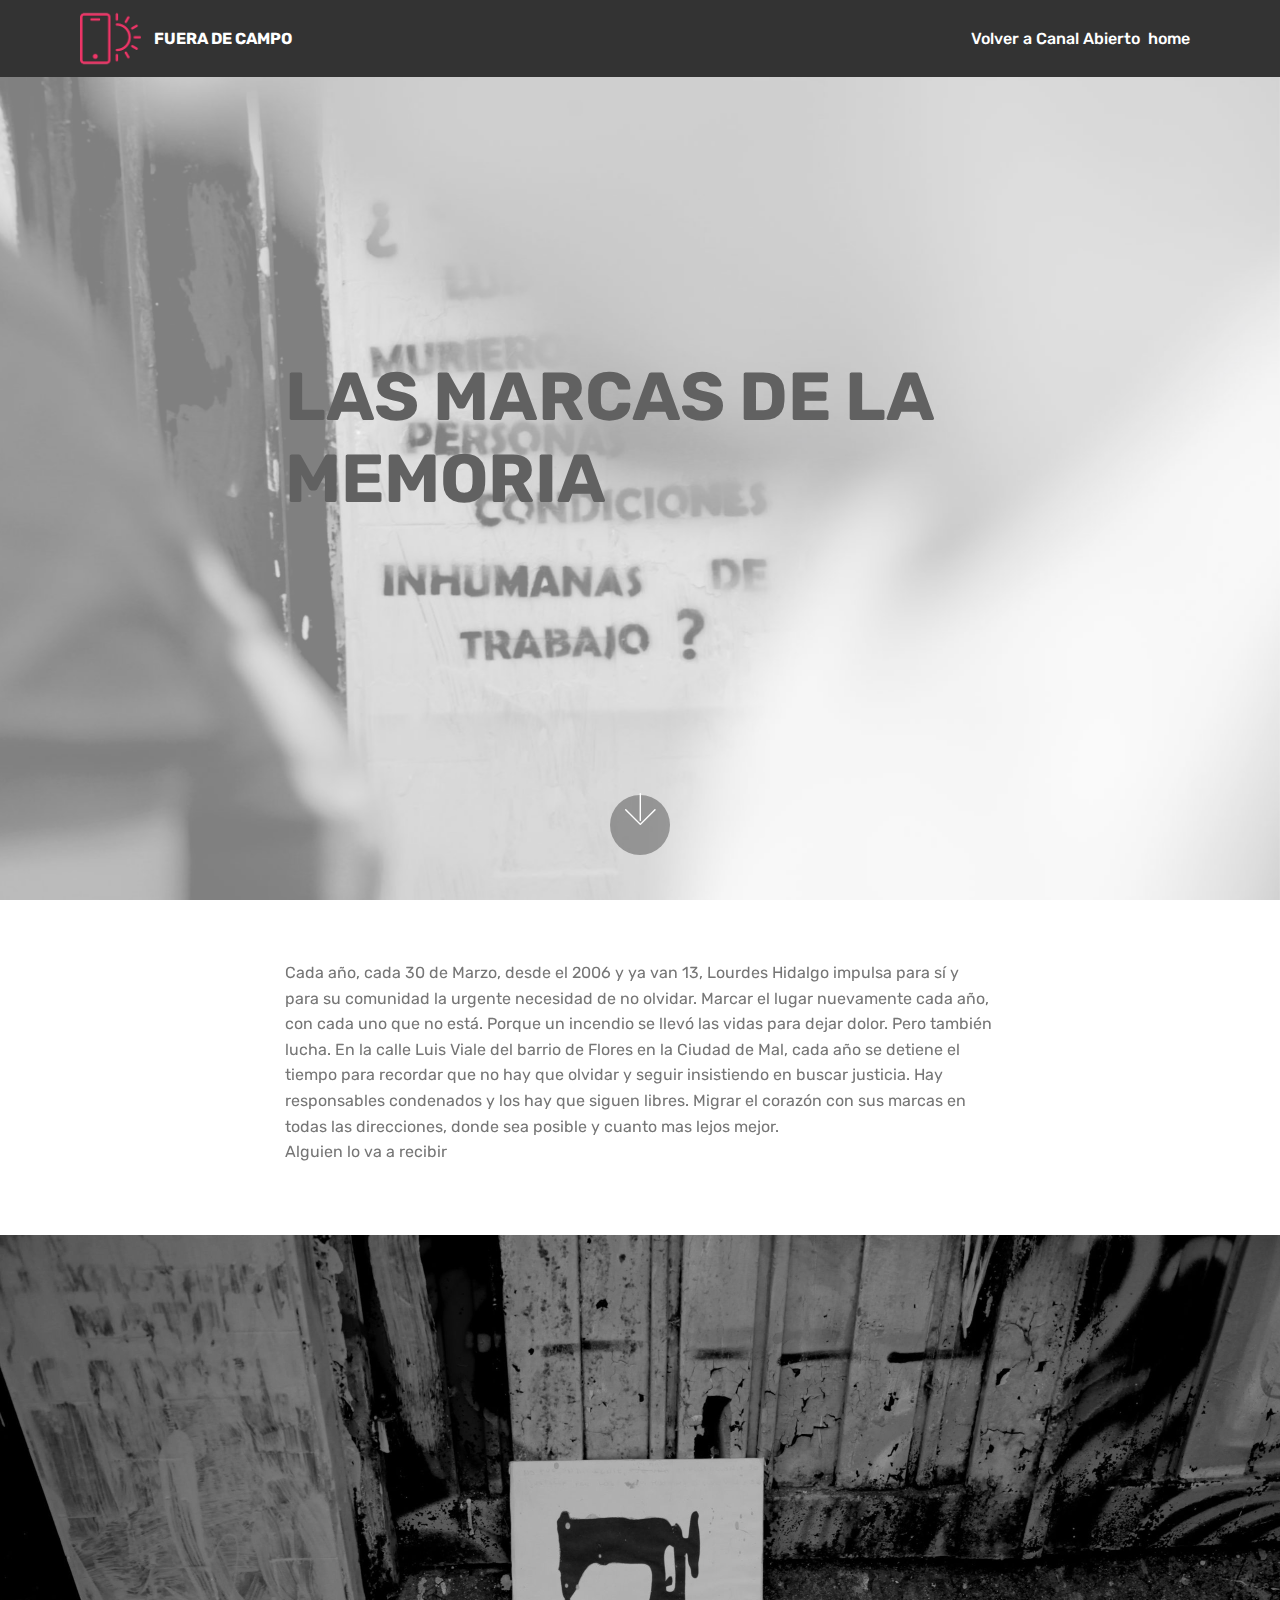
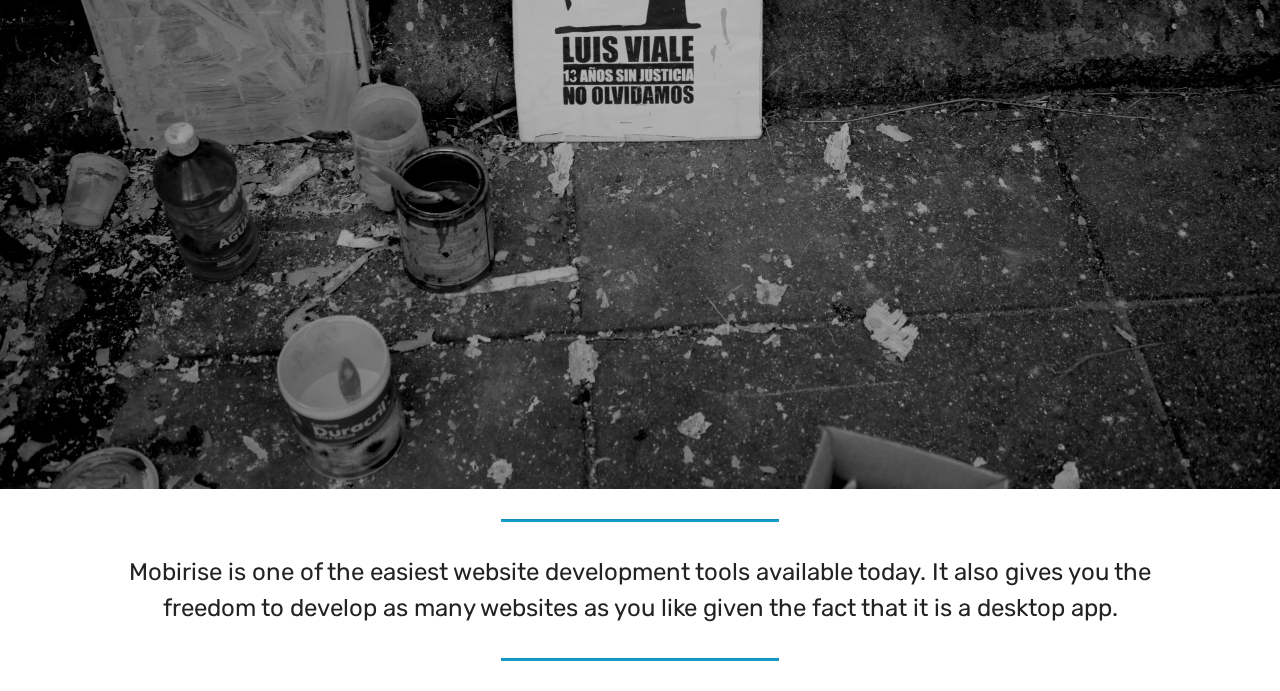
==== commit 91bde738: "SAle video" ====
--- a/index.html
+++ b/index.html
@@ -120,16 +120,7 @@
         </div>
 </section>
 
-<section class="cid-rmVgryKKgB" id="video2-a">
 
-    
-    
-    <figure class="mbr-figure align-center">
-        <div class="video-block" style="width: 100%;">
-            <div><iframe class="mbr-embedded-video" src="https://www.youtube.com/embed/uNCr7NdOJgw?rel=0&amp;amp;showinfo=0&amp;autoplay=1&amp;loop=0" width="1280" height="720" frameborder="0" allowfullscreen></iframe></div>
-        </div>
-    </figure>
-</section>
 
 
   <script src="assets/web/assets/jquery/jquery.min.js"></script>
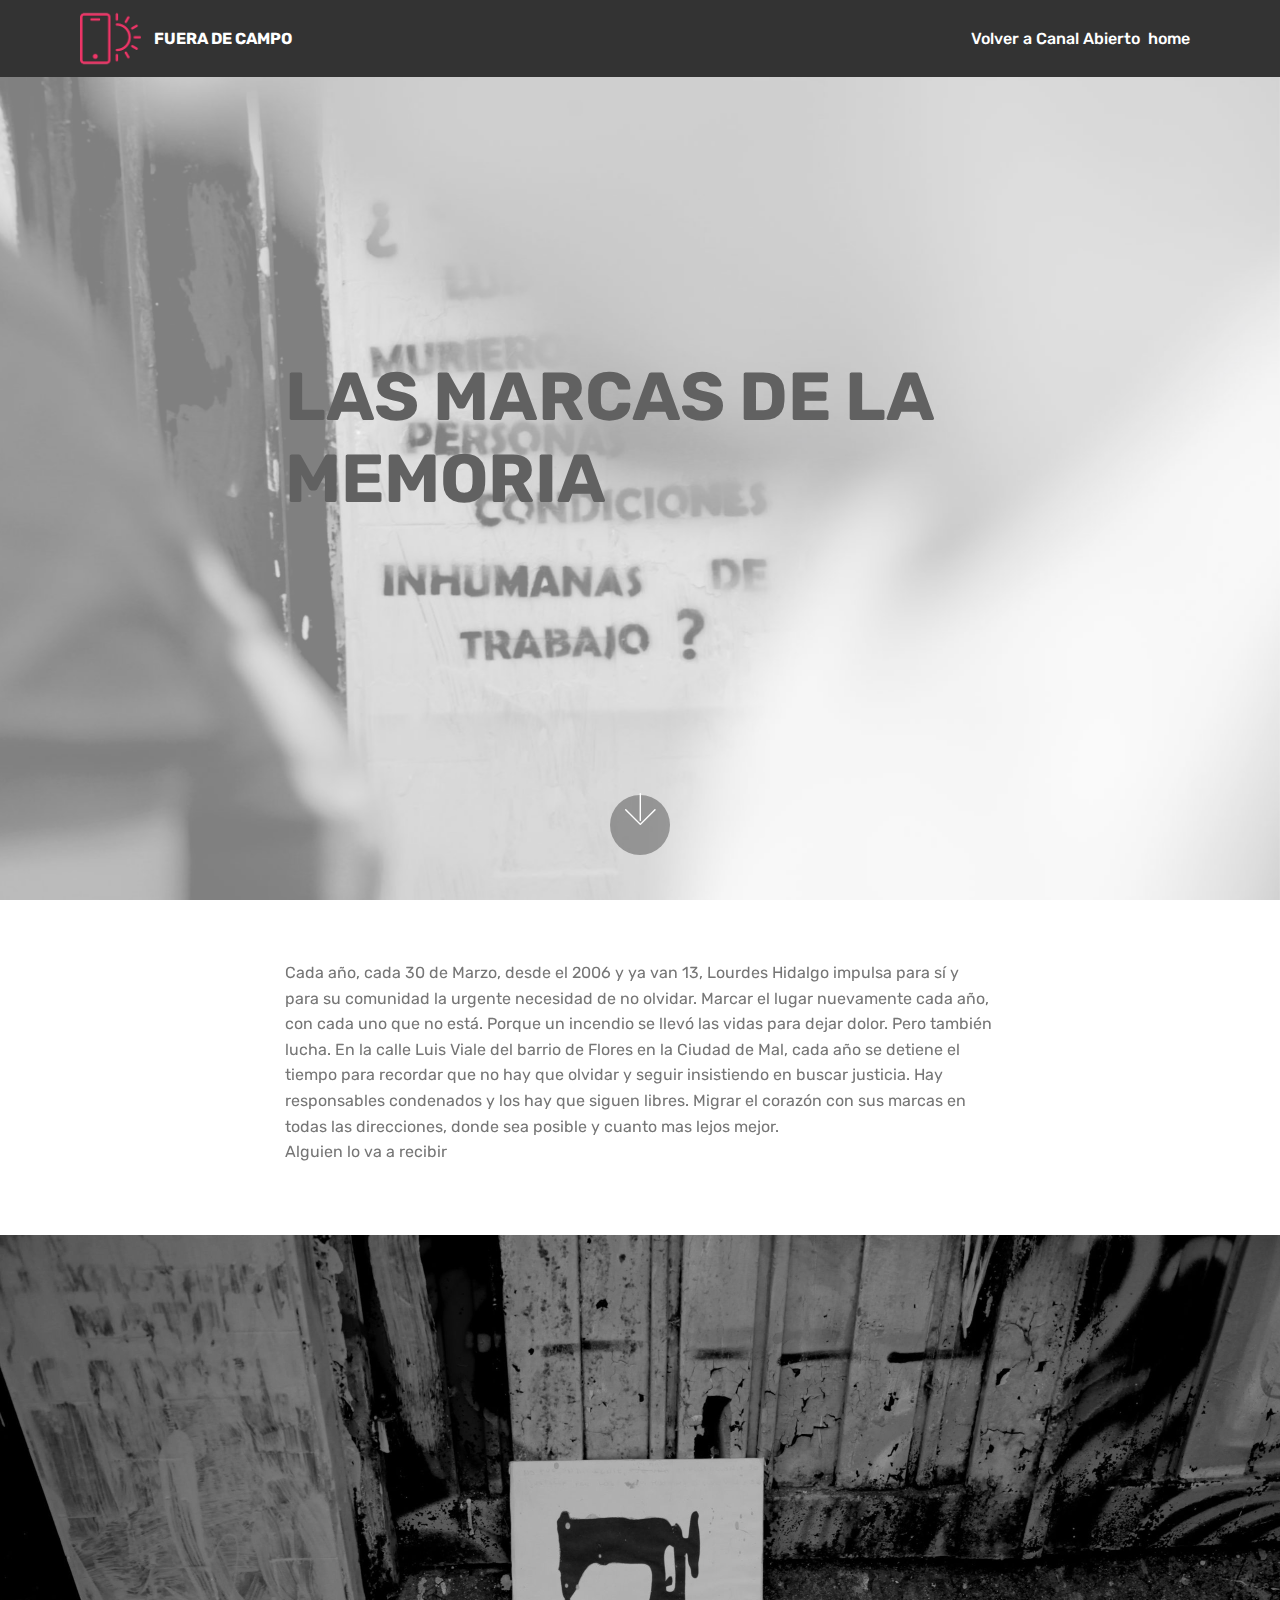
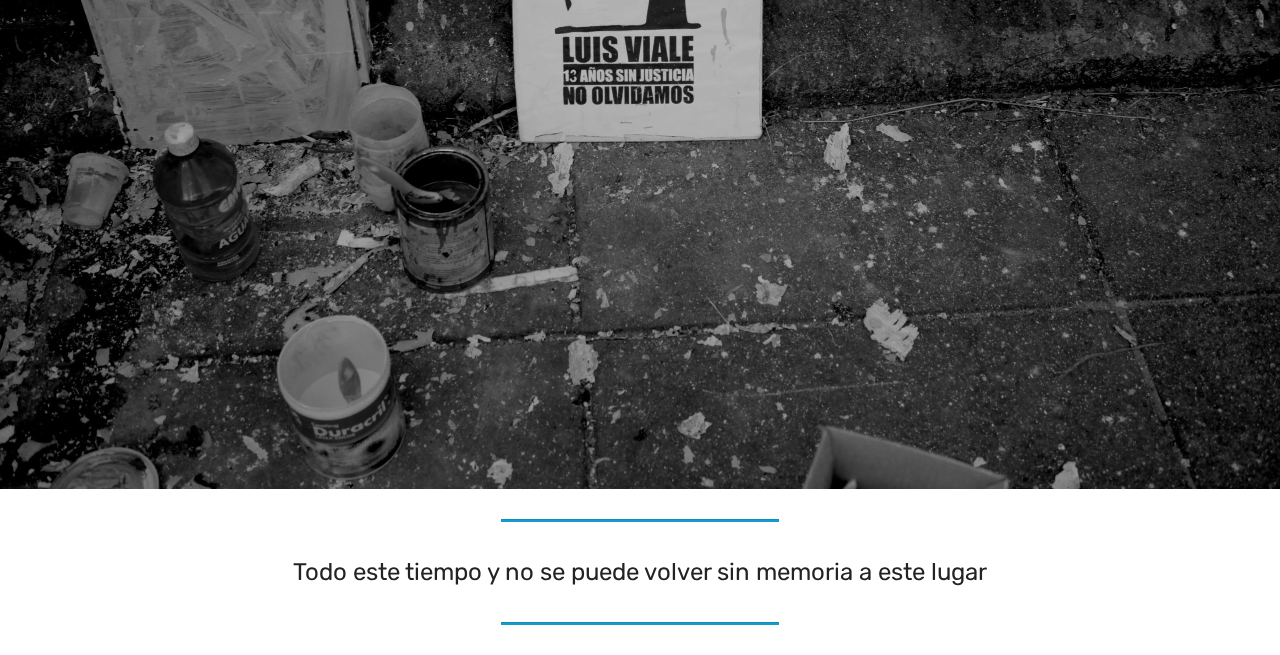
==== commit f51d2680: "Cambio de texto" ====
--- a/index.html
+++ b/index.html
@@ -113,7 +113,7 @@
         <div class="inner-container" style="width: 100%;">
             <hr class="line" style="width: 25%;">
             <div class="section-text align-center mbr-fonts-style display-5">
-                    Mobirise is one of the easiest website development tools available today. It also gives you the freedom to develop as many websites as you like given the fact that it is a desktop app.
+                    Todo este tiempo y no se puede volver sin memoria a este lugar
                 </div>
             <hr class="line" style="width: 25%;">
         </div>
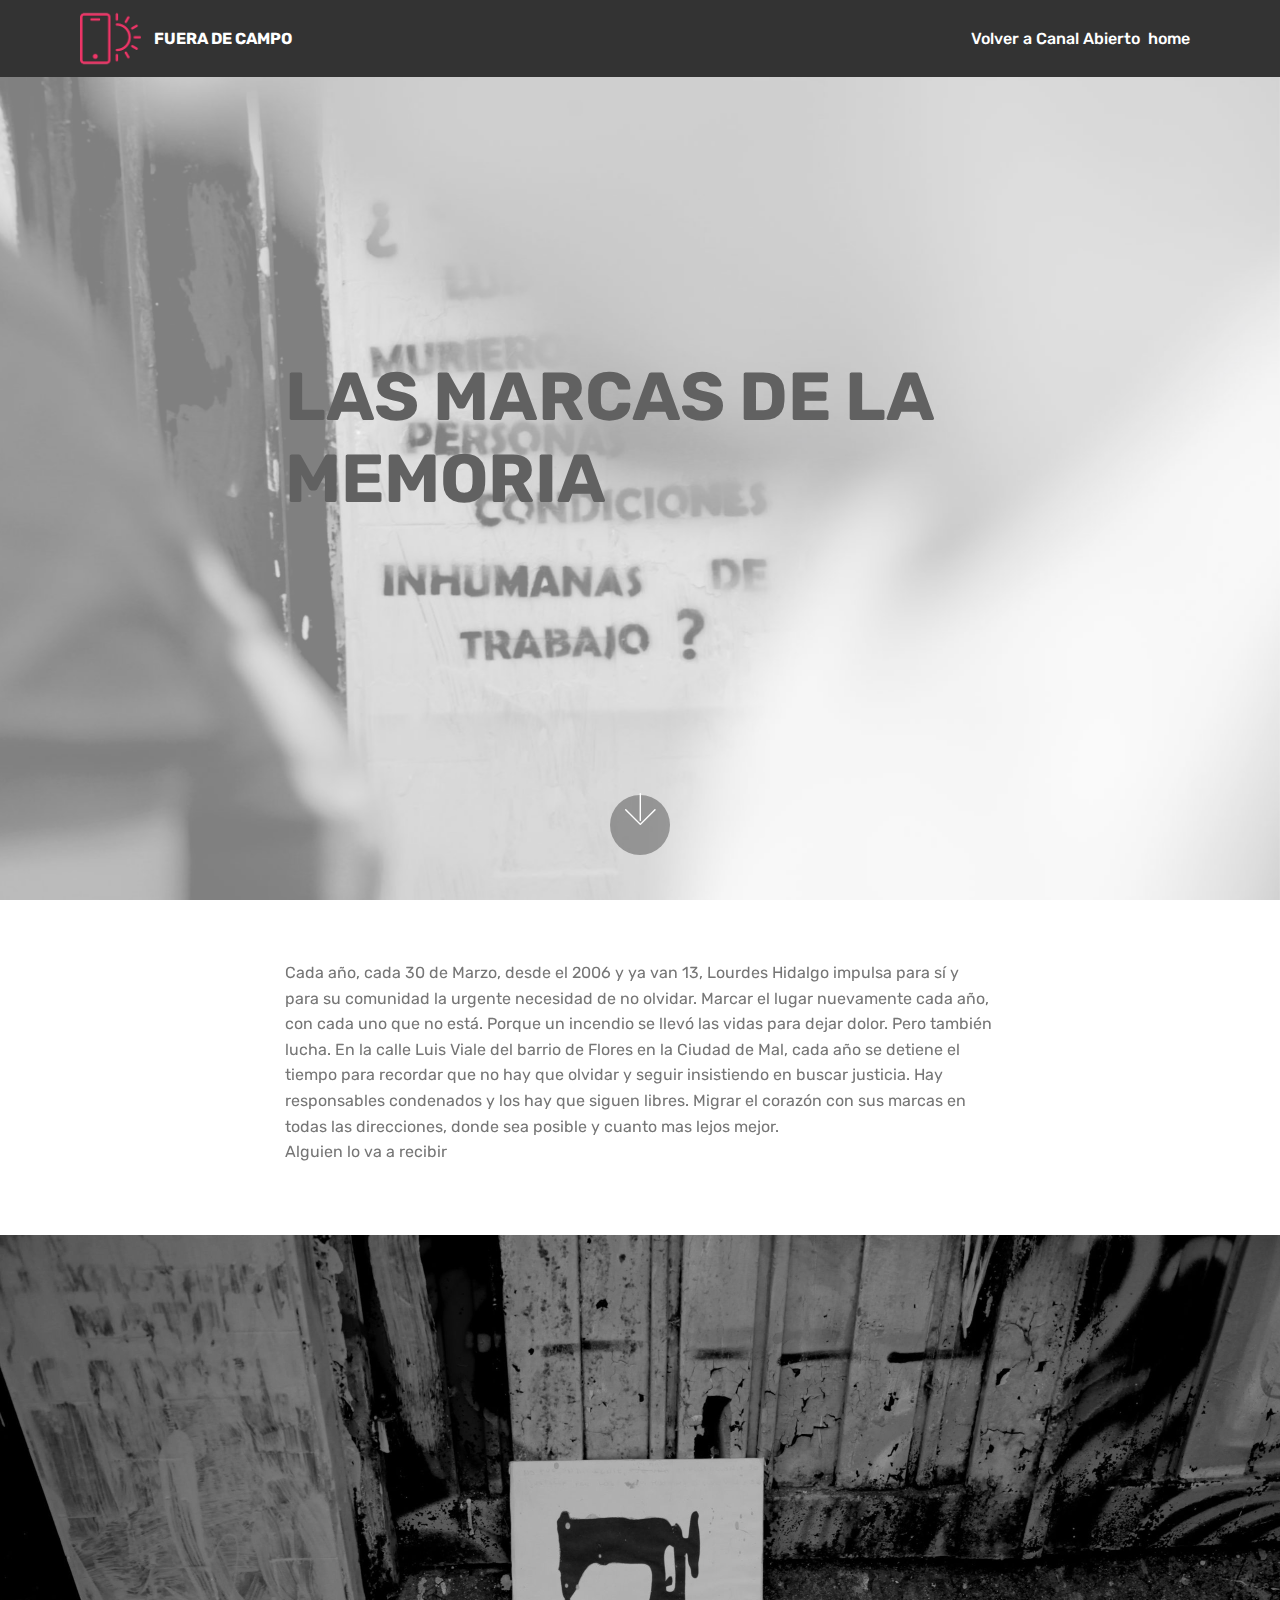
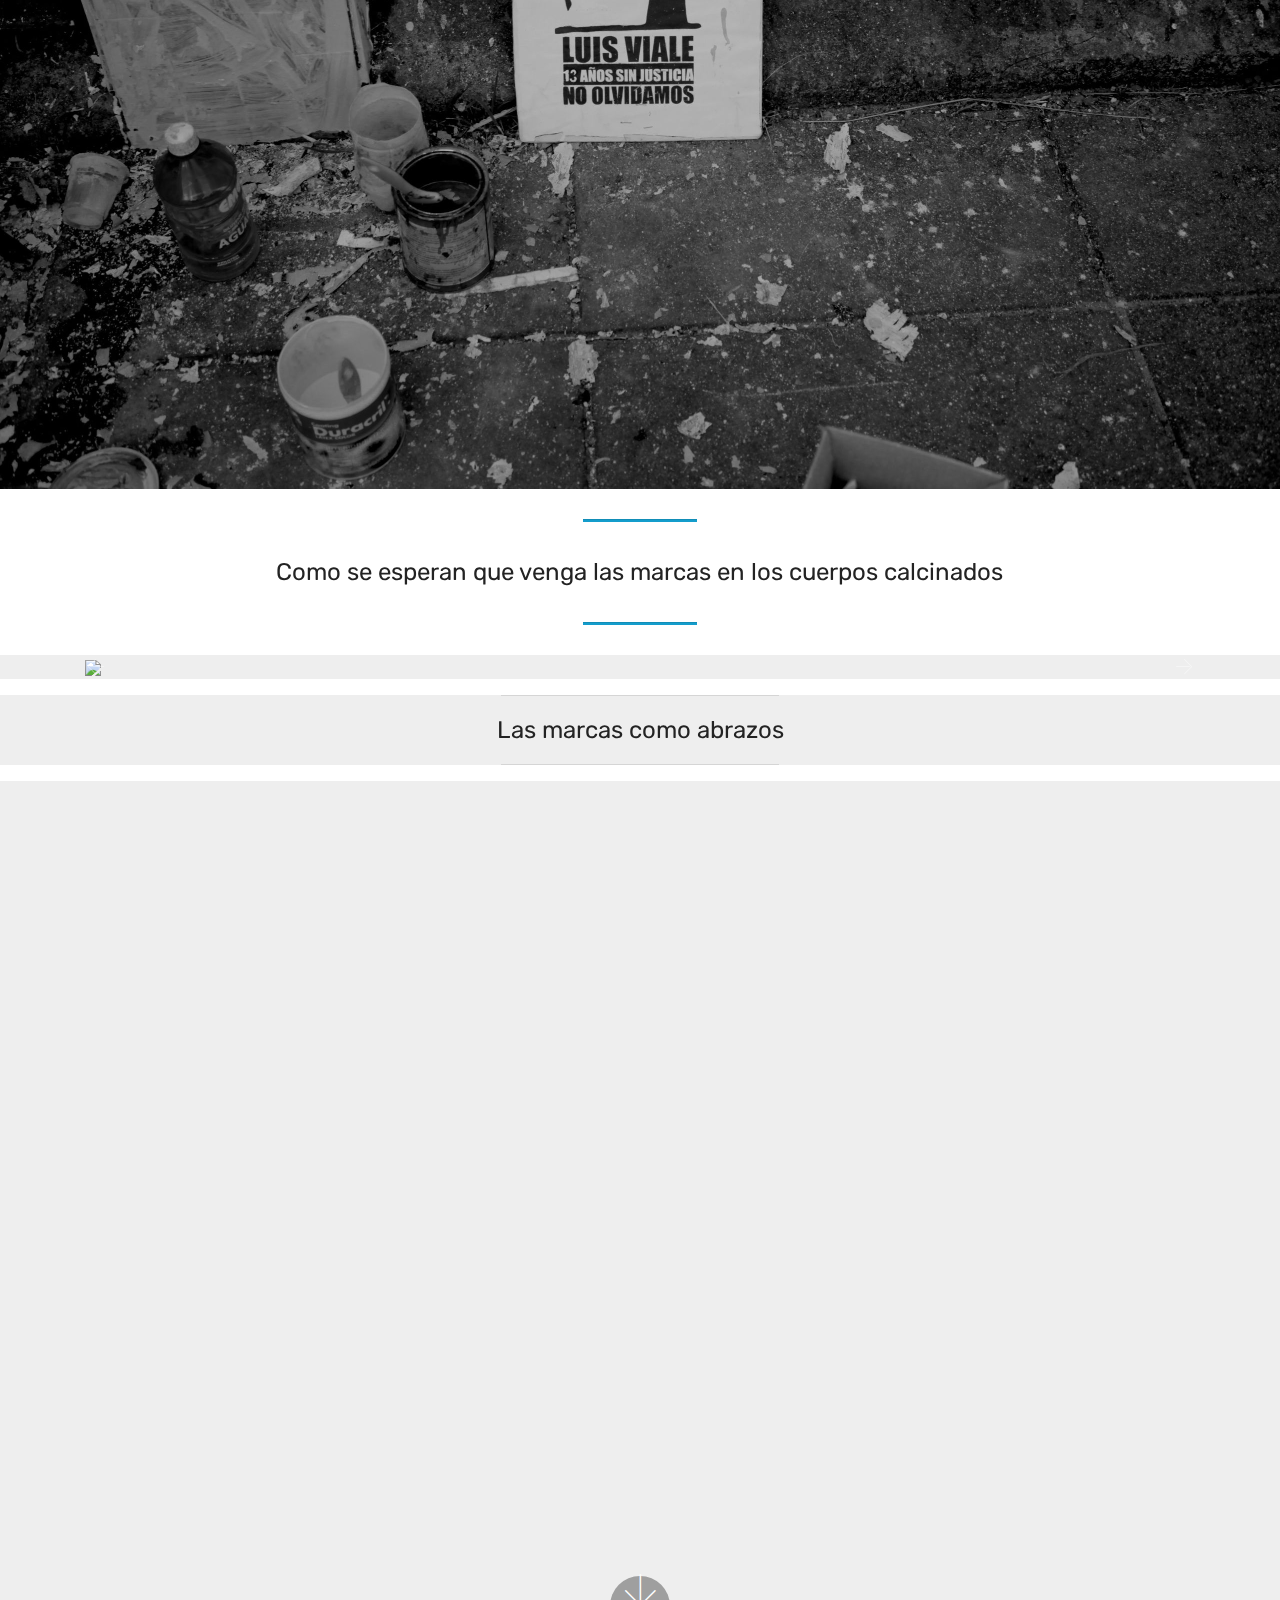
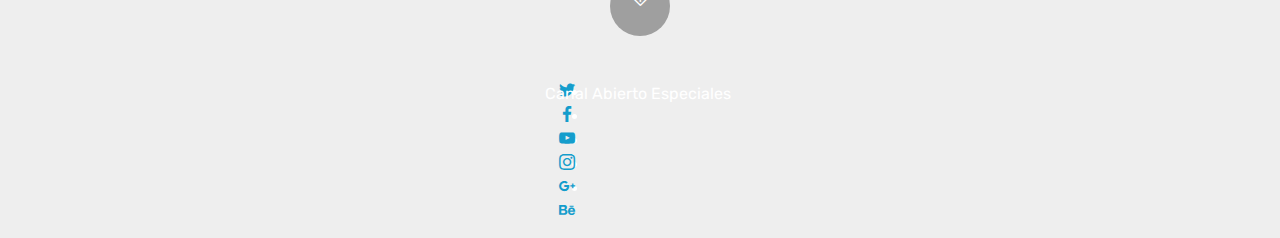
==== commit be9f5f02: "va" ====
--- a/index.html
+++ b/index.html
@@ -16,6 +16,7 @@
   <link rel="stylesheet" href="assets/bootstrap/css/bootstrap-grid.min.css">
   <link rel="stylesheet" href="assets/bootstrap/css/bootstrap-reboot.min.css">
   <link rel="stylesheet" href="assets/dropdown/css/style.css">
+  <link rel="stylesheet" href="assets/socicon/css/styles.css">
   <link rel="stylesheet" href="assets/theme/css/style.css">
   <link rel="stylesheet" href="assets/mobirise/css/mbr-additional.css" type="text/css">
   
@@ -39,8 +40,8 @@
         <div class="menu-logo">
             <div class="navbar-brand">
                 <span class="navbar-logo">
-                    <a href="https://mobirise.com">
-                         <img src="assets/images/logo2.png" alt="Mobirise" style="height: 3.8rem;">
+                    <a href="https://www.tramalatierra.com.ar">
+                         <img src="assets/images/logo2.png" alt="Tramalatierra" title="" style="height: 3.8rem;">
                     </a>
                 </span>
                 <span class="navbar-caption-wrap"><a class="navbar-caption text-white display-4" href="https://mobirise.com">
@@ -58,7 +59,7 @@
     </nav>
 </section>
 
-<section class="engine"><a href="https://mobirise.info/a">online web builder</a></section><section class="header9 cid-rmUU91QR7k mbr-fullscreen mbr-parallax-background" id="header9-4">
+<section class="engine"><a href="https://mobirise.info/k">develop free website</a></section><section class="header9 cid-rmUU91QR7k mbr-fullscreen mbr-parallax-background" id="header9-4">
 
     
 
@@ -110,17 +111,115 @@
      
 
     <div class="container">
+        <div class="inner-container" style="width: 69%;">
+            <hr class="line" style="width: 15%;">
+            <div class="section-text align-center mbr-fonts-style display-5">
+                    Como se esperan que venga las marcas en los cuerpos calcinados</div>
+            <hr class="line" style="width: 15%;">
+        </div>
+        </div>
+</section>
+
+<section class="carousel slide cid-rmVGafO78m" data-interval="false" id="slider1-b">
+
+    
+
+    <div class="full-screen"><div class="mbr-slider slide carousel" data-pause="true" data-keyboard="false" data-ride="false" data-interval="false"><ol class="carousel-indicators"><li data-app-prevent-settings="" data-target="#slider1-b" data-slide-to="0"></li><li data-app-prevent-settings="" data-target="#slider1-b" data-slide-to="1"></li><li data-app-prevent-settings="" data-target="#slider1-b" class=" active" data-slide-to="2"></li></ol><div class="carousel-inner" role="listbox"><div class="carousel-item slider-fullscreen-image" data-bg-video-slide="false" style="background-image: url(assets/images/-mg-824-2000x1333.jpg);"><div class="container container-slide"><div class="image_wrapper"><img src="assets/images/-mg-824-2000x1333.jpg"><div class="carousel-caption justify-content-center"><div class="col-10 align-center"></div></div></div></div></div><div class="carousel-item slider-fullscreen-image" data-bg-video-slide="false" style="background-image: url(assets/images/-mg-831-2000x1333.jpg);"><div class="container container-slide"><div class="image_wrapper"><img src="assets/images/-mg-831-2000x1333.jpg"><div class="carousel-caption justify-content-center"><div class="col-10 align-left"></div></div></div></div></div><div class="carousel-item slider-fullscreen-image active" data-bg-video-slide="false" style="background-image: url(assets/images/-mg-832-2000x1333.jpg);"><div class="container container-slide"><div class="image_wrapper"><img src="assets/images/-mg-832-2000x1333.jpg"><div class="carousel-caption justify-content-center"><div class="col-10 align-right"></div></div></div></div></div></div><a data-app-prevent-settings="" class="carousel-control carousel-control-prev" role="button" data-slide="prev" href="#slider1-b"><span aria-hidden="true" class="mbri-left mbr-iconfont"></span><span class="sr-only">Previous</span></a><a data-app-prevent-settings="" class="carousel-control carousel-control-next" role="button" data-slide="next" href="#slider1-b"><span aria-hidden="true" class="mbri-right mbr-iconfont"></span><span class="sr-only">Next</span></a></div></div>
+
+</section>
+
+<section class="mbr-section article content9 cid-rmVHm6fCBw" id="content9-d">
+    
+     
+
+    <div class="container">
         <div class="inner-container" style="width: 100%;">
             <hr class="line" style="width: 25%;">
-            <div class="section-text align-center mbr-fonts-style display-5">
-                    Todo este tiempo y no se puede volver sin memoria a este lugar
-                </div>
+            <div class="section-text align-center mbr-fonts-style display-5">Las marcas como abrazos</div>
             <hr class="line" style="width: 25%;">
         </div>
         </div>
 </section>
 
-
+<section class="header9 cid-rmVHzLONLK mbr-fullscreen mbr-parallax-background" id="header9-e">
+
+    
+
+    
+
+    <div class="container">
+        <div class="media-container-column mbr-white col-lg-8 col-md-10 m-auto">
+            
+            
+            
+            
+        </div>
+    </div>
+
+    <div class="mbr-arrow hidden-sm-down" aria-hidden="true">
+        <a href="#next">
+            <i class="mbri-down mbr-iconfont"></i>
+        </a>
+    </div>
+</section>
+
+<section once="footers" class="cid-rmVLQaaYnK" id="footer7-j">
+
+    
+
+    
+
+    <div class="container">
+        <div class="media-container-row align-center mbr-white">
+            <div class="row row-links">
+                <ul class="foot-menu">
+                    
+                    
+                    
+                    
+                    
+                <li class="foot-menu-item mbr-fonts-style display-7"></li><li class="foot-menu-item mbr-fonts-style display-7"></li><li class="foot-menu-item mbr-fonts-style display-7"></li><li class="foot-menu-item mbr-fonts-style display-7"></li><li class="foot-menu-item mbr-fonts-style display-7"></li></ul>
+            </div>
+            <div class="row social-row">
+                <div class="social-list align-right pb-2">
+                    
+                    
+                    
+                    
+                    
+                    
+                <div class="soc-item">
+                        <a href="https://twitter.com/mobirise" target="_blank">
+                            <span class="socicon-twitter socicon mbr-iconfont mbr-iconfont-social"></span>
+                        </a>
+                    </div><div class="soc-item">
+                        <a href="https://www.facebook.com/pages/Mobirise/1616226671953247" target="_blank">
+                            <span class="socicon-facebook socicon mbr-iconfont mbr-iconfont-social"></span>
+                        </a>
+                    </div><div class="soc-item">
+                        <a href="https://www.youtube.com/c/mobirise" target="_blank">
+                            <span class="socicon-youtube socicon mbr-iconfont mbr-iconfont-social"></span>
+                        </a>
+                    </div><div class="soc-item">
+                        <a href="https://instagram.com/mobirise" target="_blank">
+                            <span class="socicon-instagram socicon mbr-iconfont mbr-iconfont-social"></span>
+                        </a>
+                    </div><div class="soc-item">
+                        <a href="https://plus.google.com/u/0/+Mobirise" target="_blank">
+                            <span class="socicon-googleplus socicon mbr-iconfont mbr-iconfont-social"></span>
+                        </a>
+                    </div><div class="soc-item">
+                        <a href="https://www.behance.net/Mobirise" target="_blank">
+                            <span class="socicon-behance socicon mbr-iconfont mbr-iconfont-social"></span>
+                        </a>
+                    </div></div>
+            </div>
+            <div class="row row-copirayt">
+                <p class="mbr-text mb-0 mbr-fonts-style mbr-white align-center display-7">Canal Abierto Especiales</p>
+            </div>
+        </div>
+    </div>
+</section>
 
 
   <script src="assets/web/assets/jquery/jquery.min.js"></script>
@@ -129,9 +228,13 @@
   <script src="assets/bootstrap/js/bootstrap.min.js"></script>
   <script src="assets/smoothscroll/smooth-scroll.js"></script>
   <script src="assets/dropdown/js/script.min.js"></script>
+  <script src="assets/parallax/jarallax.min.js"></script>
+  <script src="assets/ytplayer/jquery.mb.ytplayer.min.js"></script>
+  <script src="assets/vimeoplayer/jquery.mb.vimeo_player.js"></script>
+  <script src="assets/bootstrapcarouselswipe/bootstrap-carousel-swipe.js"></script>
   <script src="assets/touchswipe/jquery.touch-swipe.min.js"></script>
-  <script src="assets/parallax/jarallax.min.js"></script>
   <script src="assets/theme/js/script.js"></script>
+  <script src="assets/slidervideo/script.js"></script>
   
   
 </body>
--- a/assets/socicon/css/styles.css
+++ b/assets/socicon/css/styles.css
@@ -0,0 +1,544 @@
+@charset "UTF-8";
+
+@font-face {
+  font-family: "socicon";
+  src:url("../fonts/socicon.eot");
+  src:url("../fonts/socicon.eot?#iefix") format("embedded-opentype"),
+    url("../fonts/socicon.woff") format("woff"),
+    url("../fonts/socicon.ttf") format("truetype"),
+    url("../fonts/socicon.svg#socicon") format("svg");
+  font-weight: normal;
+  font-style: normal;
+
+}
+
+[data-icon]:before {
+  font-family: "socicon" !important;
+  content: attr(data-icon);
+  font-style: normal !important;
+  font-weight: normal !important;
+  font-variant: normal !important;
+  text-transform: none !important;
+  speak: none;
+  line-height: 1;
+  -webkit-font-smoothing: antialiased;
+  -moz-osx-font-smoothing: grayscale;
+}
+
+[class^="socicon-"]:before,
+[class*=" socicon-"]:before {
+  font-family: "socicon" !important;
+  font-style: normal !important;
+  font-weight: normal !important;
+  font-variant: normal !important;
+  text-transform: none !important;
+  speak: none;
+  line-height: 1;
+  -webkit-font-smoothing: antialiased;
+  -moz-osx-font-smoothing: grayscale;
+}
+
+.socicon-modelmayhem:before {
+  content: "\e000";
+}
+.socicon-mixcloud:before {
+  content: "\e001";
+}
+.socicon-drupal:before {
+  content: "\e002";
+}
+.socicon-swarm:before {
+  content: "\e003";
+}
+.socicon-istock:before {
+  content: "\e004";
+}
+.socicon-yammer:before {
+  content: "\e005";
+}
+.socicon-ello:before {
+  content: "\e006";
+}
+.socicon-stackoverflow:before {
+  content: "\e007";
+}
+.socicon-persona:before {
+  content: "\e008";
+}
+.socicon-triplej:before {
+  content: "\e009";
+}
+.socicon-houzz:before {
+  content: "\e00a";
+}
+.socicon-rss:before {
+  content: "\e00b";
+}
+.socicon-paypal:before {
+  content: "\e00c";
+}
+.socicon-odnoklassniki:before {
+  content: "\e00d";
+}
+.socicon-airbnb:before {
+  content: "\e00e";
+}
+.socicon-periscope:before {
+  content: "\e00f";
+}
+.socicon-outlook:before {
+  content: "\e010";
+}
+.socicon-coderwall:before {
+  content: "\e011";
+}
+.socicon-tripadvisor:before {
+  content: "\e012";
+}
+.socicon-appnet:before {
+  content: "\e013";
+}
+.socicon-goodreads:before {
+  content: "\e014";
+}
+.socicon-tripit:before {
+  content: "\e015";
+}
+.socicon-lanyrd:before {
+  content: "\e016";
+}
+.socicon-slideshare:before {
+  content: "\e017";
+}
+.socicon-buffer:before {
+  content: "\e018";
+}
+.socicon-disqus:before {
+  content: "\e019";
+}
+.socicon-vkontakte:before {
+  content: "\e01a";
+}
+.socicon-whatsapp:before {
+  content: "\e01b";
+}
+.socicon-patreon:before {
+  content: "\e01c";
+}
+.socicon-storehouse:before {
+  content: "\e01d";
+}
+.socicon-pocket:before {
+  content: "\e01e";
+}
+.socicon-mail:before {
+  content: "\e01f";
+}
+.socicon-blogger:before {
+  content: "\e020";
+}
+.socicon-technorati:before {
+  content: "\e021";
+}
+.socicon-reddit:before {
+  content: "\e022";
+}
+.socicon-dribbble:before {
+  content: "\e023";
+}
+.socicon-stumbleupon:before {
+  content: "\e024";
+}
+.socicon-digg:before {
+  content: "\e025";
+}
+.socicon-envato:before {
+  content: "\e026";
+}
+.socicon-behance:before {
+  content: "\e027";
+}
+.socicon-delicious:before {
+  content: "\e028";
+}
+.socicon-deviantart:before {
+  content: "\e029";
+}
+.socicon-forrst:before {
+  content: "\e02a";
+}
+.socicon-play:before {
+  content: "\e02b";
+}
+.socicon-zerply:before {
+  content: "\e02c";
+}
+.socicon-wikipedia:before {
+  content: "\e02d";
+}
+.socicon-apple:before {
+  content: "\e02e";
+}
+.socicon-flattr:before {
+  content: "\e02f";
+}
+.socicon-github:before {
+  content: "\e030";
+}
+.socicon-renren:before {
+  content: "\e031";
+}
+.socicon-friendfeed:before {
+  content: "\e032";
+}
+.socicon-newsvine:before {
+  content: "\e033";
+}
+.socicon-identica:before {
+  content: "\e034";
+}
+.socicon-bebo:before {
+  content: "\e035";
+}
+.socicon-zynga:before {
+  content: "\e036";
+}
+.socicon-steam:before {
+  content: "\e037";
+}
+.socicon-xbox:before {
+  content: "\e038";
+}
+.socicon-windows:before {
+  content: "\e039";
+}
+.socicon-qq:before {
+  content: "\e03a";
+}
+.socicon-douban:before {
+  content: "\e03b";
+}
+.socicon-meetup:before {
+  content: "\e03c";
+}
+.socicon-playstation:before {
+  content: "\e03d";
+}
+.socicon-android:before {
+  content: "\e03e";
+}
+.socicon-snapchat:before {
+  content: "\e03f";
+}
+.socicon-twitter:before {
+  content: "\e040";
+}
+.socicon-facebook:before {
+  content: "\e041";
+}
+.socicon-googleplus:before {
+  content: "\e042";
+}
+.socicon-pinterest:before {
+  content: "\e043";
+}
+.socicon-foursquare:before {
+  content: "\e044";
+}
+.socicon-yahoo:before {
+  content: "\e045";
+}
+.socicon-skype:before {
+  content: "\e046";
+}
+.socicon-yelp:before {
+  content: "\e047";
+}
+.socicon-feedburner:before {
+  content: "\e048";
+}
+.socicon-linkedin:before {
+  content: "\e049";
+}
+.socicon-viadeo:before {
+  content: "\e04a";
+}
+.socicon-xing:before {
+  content: "\e04b";
+}
+.socicon-myspace:before {
+  content: "\e04c";
+}
+.socicon-soundcloud:before {
+  content: "\e04d";
+}
+.socicon-spotify:before {
+  content: "\e04e";
+}
+.socicon-grooveshark:before {
+  content: "\e04f";
+}
+.socicon-lastfm:before {
+  content: "\e050";
+}
+.socicon-youtube:before {
+  content: "\e051";
+}
+.socicon-vimeo:before {
+  content: "\e052";
+}
+.socicon-dailymotion:before {
+  content: "\e053";
+}
+.socicon-vine:before {
+  content: "\e054";
+}
+.socicon-flickr:before {
+  content: "\e055";
+}
+.socicon-500px:before {
+  content: "\e056";
+}
+.socicon-wordpress:before {
+  content: "\e058";
+}
+.socicon-tumblr:before {
+  content: "\e059";
+}
+.socicon-twitch:before {
+  content: "\e05a";
+}
+.socicon-8tracks:before {
+  content: "\e05b";
+}
+.socicon-amazon:before {
+  content: "\e05c";
+}
+.socicon-icq:before {
+  content: "\e05d";
+}
+.socicon-smugmug:before {
+  content: "\e05e";
+}
+.socicon-ravelry:before {
+  content: "\e05f";
+}
+.socicon-weibo:before {
+  content: "\e060";
+}
+.socicon-baidu:before {
+  content: "\e061";
+}
+.socicon-angellist:before {
+  content: "\e062";
+}
+.socicon-ebay:before {
+  content: "\e063";
+}
+.socicon-imdb:before {
+  content: "\e064";
+}
+.socicon-stayfriends:before {
+  content: "\e065";
+}
+.socicon-residentadvisor:before {
+  content: "\e066";
+}
+.socicon-google:before {
+  content: "\e067";
+}
+.socicon-yandex:before {
+  content: "\e068";
+}
+.socicon-sharethis:before {
+  content: "\e069";
+}
+.socicon-bandcamp:before {
+  content: "\e06a";
+}
+.socicon-itunes:before {
+  content: "\e06b";
+}
+.socicon-deezer:before {
+  content: "\e06c";
+}
+.socicon-telegram:before {
+  content: "\e06e";
+}
+.socicon-openid:before {
+  content: "\e06f";
+}
+.socicon-amplement:before {
+  content: "\e070";
+}
+.socicon-viber:before {
+  content: "\e071";
+}
+.socicon-zomato:before {
+  content: "\e072";
+}
+.socicon-draugiem:before {
+  content: "\e074";
+}
+.socicon-endomodo:before {
+  content: "\e075";
+}
+.socicon-filmweb:before {
+  content: "\e076";
+}
+.socicon-stackexchange:before {
+  content: "\e077";
+}
+.socicon-wykop:before {
+  content: "\e078";
+}
+.socicon-teamspeak:before {
+  content: "\e079";
+}
+.socicon-teamviewer:before {
+  content: "\e07a";
+}
+.socicon-ventrilo:before {
+  content: "\e07b";
+}
+.socicon-younow:before {
+  content: "\e07c";
+}
+.socicon-raidcall:before {
+  content: "\e07d";
+}
+.socicon-mumble:before {
+  content: "\e07e";
+}
+.socicon-medium:before {
+  content: "\e06d";
+}
+.socicon-bebee:before {
+  content: "\e07f";
+}
+.socicon-hitbox:before {
+  content: "\e080";
+}
+.socicon-reverbnation:before {
+  content: "\e081";
+}
+.socicon-formulr:before {
+  content: "\e082";
+}
+.socicon-instagram:before {
+  content: "\e057";
+}
+.socicon-battlenet:before {
+  content: "\e083";
+}
+.socicon-chrome:before {
+  content: "\e084";
+}
+.socicon-discord:before {
+  content: "\e086";
+}
+.socicon-issuu:before {
+  content: "\e087";
+}
+.socicon-macos:before {
+  content: "\e088";
+}
+.socicon-firefox:before {
+  content: "\e089";
+}
+.socicon-opera:before {
+  content: "\e08d";
+}
+.socicon-keybase:before {
+  content: "\e090";
+}
+.socicon-alliance:before {
+  content: "\e091";
+}
+.socicon-livejournal:before {
+  content: "\e092";
+}
+.socicon-googlephotos:before {
+  content: "\e093";
+}
+.socicon-horde:before {
+  content: "\e094";
+}
+.socicon-etsy:before {
+  content: "\e095";
+}
+.socicon-zapier:before {
+  content: "\e096";
+}
+.socicon-google-scholar:before {
+  content: "\e097";
+}
+.socicon-researchgate:before {
+  content: "\e098";
+}
+.socicon-wechat:before {
+  content: "\e099";
+}
+.socicon-strava:before {
+  content: "\e09a";
+}
+.socicon-line:before {
+  content: "\e09b";
+}
+.socicon-lyft:before {
+  content: "\e09c";
+}
+.socicon-uber:before {
+  content: "\e09d";
+}
+.socicon-songkick:before {
+  content: "\e09e";
+}
+.socicon-viewbug:before {
+  content: "\e09f";
+}
+.socicon-googlegroups:before {
+  content: "\e0a0";
+}
+.socicon-quora:before {
+  content: "\e073";
+}
+.socicon-diablo:before {
+  content: "\e085";
+}
+.socicon-blizzard:before {
+  content: "\e0a1";
+}
+.socicon-hearthstone:before {
+  content: "\e08b";
+}
+.socicon-heroes:before {
+  content: "\e08a";
+}
+.socicon-overwatch:before {
+  content: "\e08c";
+}
+.socicon-warcraft:before {
+  content: "\e08e";
+}
+.socicon-starcraft:before {
+  content: "\e08f";
+}
+.socicon-beam:before {
+  content: "\e0a2";
+}
+.socicon-curse:before {
+  content: "\e0a3";
+}
+.socicon-player:before {
+  content: "\e0a4";
+}
+.socicon-streamjar:before {
+  content: "\e0a5";
+}
+.socicon-nintendo:before {
+  content: "\e0a6";
+}
+.socicon-hellocoton:before {
+  content: "\e0a7";
+}
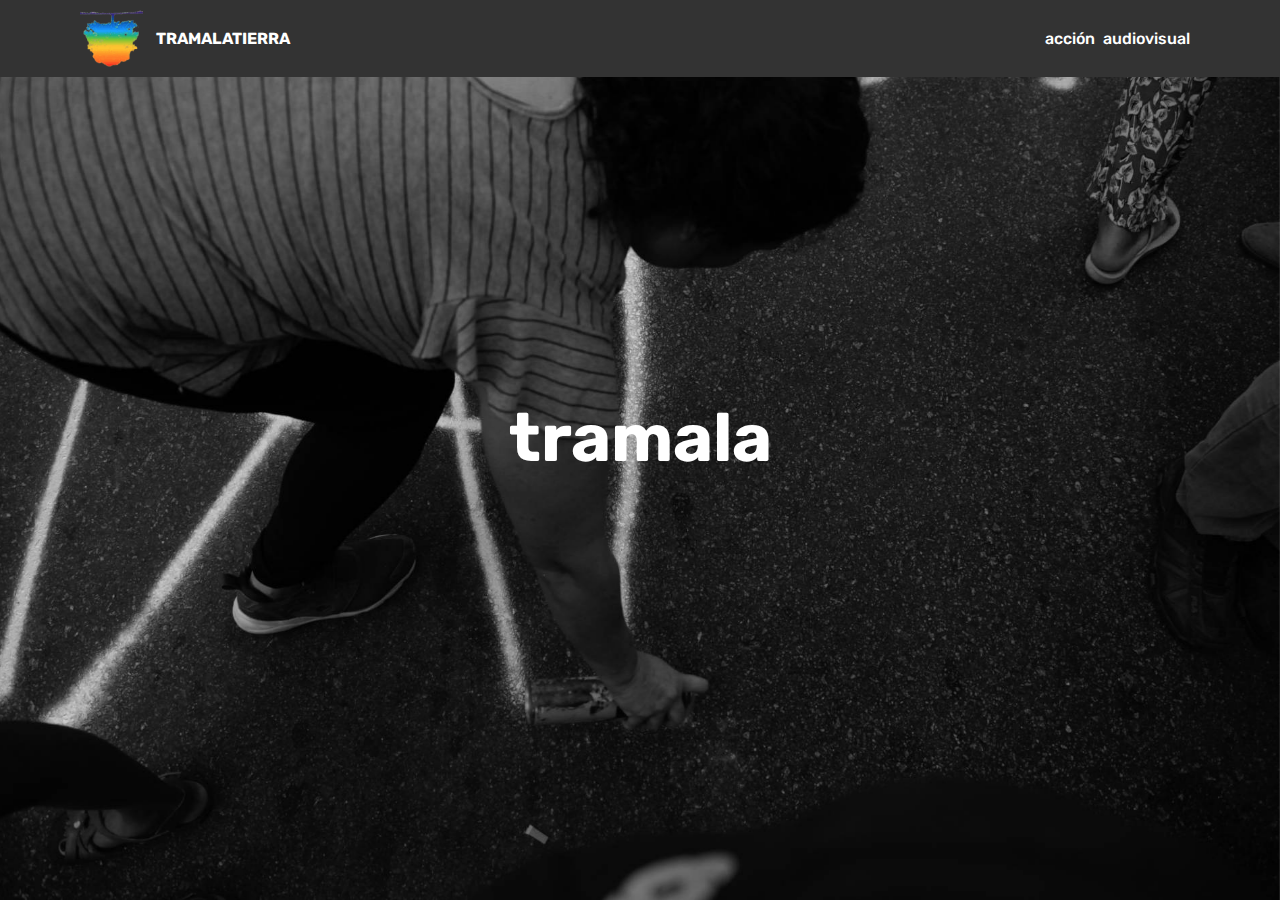
==== commit 489c2442: "create github pages" ====
--- a/index.html
+++ b/index.html
@@ -6,17 +6,17 @@
   <meta http-equiv="X-UA-Compatible" content="IE=edge">
   <meta name="generator" content="Mobirise v4.9.7, mobirise.com">
   <meta name="viewport" content="width=device-width, initial-scale=1, minimum-scale=1">
-  <link rel="shortcut icon" href="assets/images/logo2.png" type="image/x-icon">
-  <meta name="description" content="Site Creator Description">
+  <link rel="shortcut icon" href="assets/images/tramalatierra-logo-96x96.png" type="image/x-icon">
+  <meta name="description" content="">
   
-  <title>Fuera de campo</title>
+  <title>Home</title>
   <link rel="stylesheet" href="assets/web/assets/mobirise-icons/mobirise-icons.css">
   <link rel="stylesheet" href="assets/tether/tether.min.css">
   <link rel="stylesheet" href="assets/bootstrap/css/bootstrap.min.css">
   <link rel="stylesheet" href="assets/bootstrap/css/bootstrap-grid.min.css">
   <link rel="stylesheet" href="assets/bootstrap/css/bootstrap-reboot.min.css">
+  <link rel="stylesheet" href="assets/animatecss/animate.min.css">
   <link rel="stylesheet" href="assets/dropdown/css/style.css">
-  <link rel="stylesheet" href="assets/socicon/css/styles.css">
   <link rel="stylesheet" href="assets/theme/css/style.css">
   <link rel="stylesheet" href="assets/mobirise/css/mbr-additional.css" type="text/css">
   
@@ -24,7 +24,7 @@
   
 </head>
 <body>
-  <section class="menu cid-qTkzRZLJNu" once="menu" id="menu1-3">
+  <section class="menu cid-qTkzRZLJNu" once="menu" id="menu1-0">
 
     
 
@@ -41,184 +41,39 @@
             <div class="navbar-brand">
                 <span class="navbar-logo">
                     <a href="https://www.tramalatierra.com.ar">
-                         <img src="assets/images/logo2.png" alt="Tramalatierra" title="" style="height: 3.8rem;">
+                         <img src="assets/images/tramalatierra-logo-96x96.png" alt="Tramalatierra" title="" style="height: 3.8rem;">
                     </a>
                 </span>
-                <span class="navbar-caption-wrap"><a class="navbar-caption text-white display-4" href="https://mobirise.com">
-                        FUERA DE CAMPO</a></span>
+                <span class="navbar-caption-wrap"><a class="navbar-caption text-white display-4" href="https://facebook.com/tramalatierra">TRAMALATIERRA</a></span>
             </div>
         </div>
         <div class="collapse navbar-collapse" id="navbarSupportedContent">
             <ul class="navbar-nav nav-dropdown nav-right" data-app-modern-menu="true"><li class="nav-item">
-                    <a class="nav-link link text-white display-4" href="http://canalabierto.com.ar">
-                        
-                        Volver a Canal Abierto &nbsp;home</a>
+                    <a class="nav-link link text-white display-4" href="http://faceboo.com/tramalatierra" target="_blank">acción &nbsp;audiovisual</a>
                 </li></ul>
             
         </div>
     </nav>
 </section>
 
-<section class="engine"><a href="https://mobirise.info/k">develop free website</a></section><section class="header9 cid-rmUU91QR7k mbr-fullscreen mbr-parallax-background" id="header9-4">
-
-    
-
-    <div class="mbr-overlay" style="opacity: 0.5; background-color: rgb(255, 255, 255);">
-    </div>
-
-    <div class="container">
-        <div class="media-container-column mbr-white col-lg-8 col-md-10 m-auto">
-            <h1 class="mbr-section-title align-left mbr-bold pb-3 mbr-fonts-style display-1">
-                LAS MARCAS DE LA MEMORIA</h1>
-            
-            
-            
-        </div>
-    </div>
-
-    <div class="mbr-arrow hidden-sm-down" aria-hidden="true">
-        <a href="#next">
-            <i class="mbri-down mbr-iconfont"></i>
-        </a>
-    </div>
-</section>
-
-<section class="mbr-section article content1 cid-rmUUEDj3Mq" id="content1-6">
-    
-     
-
-    <div class="container">
-        <div class="media-container-row">
-            <div class="mbr-text col-12 mbr-fonts-style display-7 col-md-8">Cada año, cada 30 de Marzo, desde el 2006 y ya van 13, Lourdes Hidalgo impulsa para sí y para su comunidad la urgente necesidad de no olvidar. Marcar el lugar nuevamente cada año, con cada uno que no está. Porque un incendio se llevó las vidas para dejar dolor. Pero también lucha. En la calle Luis Viale del barrio de Flores en la Ciudad de Mal, cada año se detiene el tiempo para recordar que no hay que olvidar y seguir insistiendo en buscar justicia. Hay responsables condenados y los hay que siguen libres. Migrar el corazón con sus marcas en todas las direcciones, donde sea posible y cuanto mas lejos mejor.&nbsp;<div>Alguien lo va a recibir</div><div><strong><br></strong></div></div>
-        </div>
-    </div>
-</section>
-
-<section class="cid-rmUUJCrmga" id="image2-7">
-
-    
-
-    <figure class="mbr-figure">
-        <div class="image-block" style="width: 100%;">
-            <img src="assets/images/-mg-785-2560x1707.jpg" alt="Mobirise" title="">
-            
-        </div>
-    </figure>
-</section>
-
-<section class="mbr-section article content9 cid-rmV0yEgbft" id="content9-9">
-    
-     
-
-    <div class="container">
-        <div class="inner-container" style="width: 69%;">
-            <hr class="line" style="width: 15%;">
-            <div class="section-text align-center mbr-fonts-style display-5">
-                    Como se esperan que venga las marcas en los cuerpos calcinados</div>
-            <hr class="line" style="width: 15%;">
-        </div>
-        </div>
-</section>
-
-<section class="carousel slide cid-rmVGafO78m" data-interval="false" id="slider1-b">
-
-    
-
-    <div class="full-screen"><div class="mbr-slider slide carousel" data-pause="true" data-keyboard="false" data-ride="false" data-interval="false"><ol class="carousel-indicators"><li data-app-prevent-settings="" data-target="#slider1-b" data-slide-to="0"></li><li data-app-prevent-settings="" data-target="#slider1-b" data-slide-to="1"></li><li data-app-prevent-settings="" data-target="#slider1-b" class=" active" data-slide-to="2"></li></ol><div class="carousel-inner" role="listbox"><div class="carousel-item slider-fullscreen-image" data-bg-video-slide="false" style="background-image: url(assets/images/-mg-824-2000x1333.jpg);"><div class="container container-slide"><div class="image_wrapper"><img src="assets/images/-mg-824-2000x1333.jpg"><div class="carousel-caption justify-content-center"><div class="col-10 align-center"></div></div></div></div></div><div class="carousel-item slider-fullscreen-image" data-bg-video-slide="false" style="background-image: url(assets/images/-mg-831-2000x1333.jpg);"><div class="container container-slide"><div class="image_wrapper"><img src="assets/images/-mg-831-2000x1333.jpg"><div class="carousel-caption justify-content-center"><div class="col-10 align-left"></div></div></div></div></div><div class="carousel-item slider-fullscreen-image active" data-bg-video-slide="false" style="background-image: url(assets/images/-mg-832-2000x1333.jpg);"><div class="container container-slide"><div class="image_wrapper"><img src="assets/images/-mg-832-2000x1333.jpg"><div class="carousel-caption justify-content-center"><div class="col-10 align-right"></div></div></div></div></div></div><a data-app-prevent-settings="" class="carousel-control carousel-control-prev" role="button" data-slide="prev" href="#slider1-b"><span aria-hidden="true" class="mbri-left mbr-iconfont"></span><span class="sr-only">Previous</span></a><a data-app-prevent-settings="" class="carousel-control carousel-control-next" role="button" data-slide="next" href="#slider1-b"><span aria-hidden="true" class="mbri-right mbr-iconfont"></span><span class="sr-only">Next</span></a></div></div>
-
-</section>
-
-<section class="mbr-section article content9 cid-rmVHm6fCBw" id="content9-d">
-    
-     
-
-    <div class="container">
-        <div class="inner-container" style="width: 100%;">
-            <hr class="line" style="width: 25%;">
-            <div class="section-text align-center mbr-fonts-style display-5">Las marcas como abrazos</div>
-            <hr class="line" style="width: 25%;">
-        </div>
-        </div>
-</section>
-
-<section class="header9 cid-rmVHzLONLK mbr-fullscreen mbr-parallax-background" id="header9-e">
+<section class="engine"><a href="https://mobirise.info/p">web templates free download</a></section><section class="cid-qTkA127IK8 mbr-fullscreen mbr-parallax-background" id="header2-1">
 
     
 
     
 
-    <div class="container">
-        <div class="media-container-column mbr-white col-lg-8 col-md-10 m-auto">
-            
-            
-            
-            
-        </div>
-    </div>
-
-    <div class="mbr-arrow hidden-sm-down" aria-hidden="true">
-        <a href="#next">
-            <i class="mbri-down mbr-iconfont"></i>
-        </a>
-    </div>
-</section>
-
-<section once="footers" class="cid-rmVLQaaYnK" id="footer7-j">
-
-    
-
-    
-
-    <div class="container">
-        <div class="media-container-row align-center mbr-white">
-            <div class="row row-links">
-                <ul class="foot-menu">
-                    
-                    
-                    
-                    
-                    
-                <li class="foot-menu-item mbr-fonts-style display-7"></li><li class="foot-menu-item mbr-fonts-style display-7"></li><li class="foot-menu-item mbr-fonts-style display-7"></li><li class="foot-menu-item mbr-fonts-style display-7"></li><li class="foot-menu-item mbr-fonts-style display-7"></li></ul>
-            </div>
-            <div class="row social-row">
-                <div class="social-list align-right pb-2">
-                    
-                    
-                    
-                    
-                    
-                    
-                <div class="soc-item">
-                        <a href="https://twitter.com/mobirise" target="_blank">
-                            <span class="socicon-twitter socicon mbr-iconfont mbr-iconfont-social"></span>
-                        </a>
-                    </div><div class="soc-item">
-                        <a href="https://www.facebook.com/pages/Mobirise/1616226671953247" target="_blank">
-                            <span class="socicon-facebook socicon mbr-iconfont mbr-iconfont-social"></span>
-                        </a>
-                    </div><div class="soc-item">
-                        <a href="https://www.youtube.com/c/mobirise" target="_blank">
-                            <span class="socicon-youtube socicon mbr-iconfont mbr-iconfont-social"></span>
-                        </a>
-                    </div><div class="soc-item">
-                        <a href="https://instagram.com/mobirise" target="_blank">
-                            <span class="socicon-instagram socicon mbr-iconfont mbr-iconfont-social"></span>
-                        </a>
-                    </div><div class="soc-item">
-                        <a href="https://plus.google.com/u/0/+Mobirise" target="_blank">
-                            <span class="socicon-googleplus socicon mbr-iconfont mbr-iconfont-social"></span>
-                        </a>
-                    </div><div class="soc-item">
-                        <a href="https://www.behance.net/Mobirise" target="_blank">
-                            <span class="socicon-behance socicon mbr-iconfont mbr-iconfont-social"></span>
-                        </a>
-                    </div></div>
-            </div>
-            <div class="row row-copirayt">
-                <p class="mbr-text mb-0 mbr-fonts-style mbr-white align-center display-7">Canal Abierto Especiales</p>
+    <div class="container align-center">
+        <div class="row justify-content-md-center">
+            <div class="mbr-white col-md-10">
+                <h1 class="mbr-section-title mbr-bold pb-3 mbr-fonts-style display-1">
+                    tramala</h1>
+                
+                
+                
             </div>
         </div>
     </div>
+    
 </section>
 
 
@@ -227,15 +82,14 @@
   <script src="assets/tether/tether.min.js"></script>
   <script src="assets/bootstrap/js/bootstrap.min.js"></script>
   <script src="assets/smoothscroll/smooth-scroll.js"></script>
+  <script src="assets/touchswipe/jquery.touch-swipe.min.js"></script>
+  <script src="assets/viewportchecker/jquery.viewportchecker.js"></script>
+  <script src="assets/parallax/jarallax.min.js"></script>
   <script src="assets/dropdown/js/script.min.js"></script>
-  <script src="assets/parallax/jarallax.min.js"></script>
-  <script src="assets/ytplayer/jquery.mb.ytplayer.min.js"></script>
-  <script src="assets/vimeoplayer/jquery.mb.vimeo_player.js"></script>
-  <script src="assets/bootstrapcarouselswipe/bootstrap-carousel-swipe.js"></script>
-  <script src="assets/touchswipe/jquery.touch-swipe.min.js"></script>
   <script src="assets/theme/js/script.js"></script>
-  <script src="assets/slidervideo/script.js"></script>
   
   
-</body>
+ <div id="scrollToTop" class="scrollToTop mbr-arrow-up"><a style="text-align: center;"><i class="mbr-arrow-up-icon mbr-arrow-up-icon-cm cm-icon cm-icon-smallarrow-up"></i></a></div>
+    <input name="animation" type="hidden">
+  </body>
 </html>--- a/assets/mobirise/css/mbr-additional.css
+++ b/assets/mobirise/css/mbr-additional.css
@@ -132,7 +132,7 @@
   border-radius: 3px;
 }
 .bg-primary {
-  background-color: #149dcc !important;
+  background-color: #cebfaf !important;
 }
 .bg-success {
   background-color: #f7ed4a !important;
@@ -148,8 +148,8 @@
 }
 .btn-primary,
 .btn-primary:active {
-  background-color: #149dcc !important;
-  border-color: #149dcc !important;
+  background-color: #cebfaf !important;
+  border-color: #cebfaf !important;
   color: #ffffff !important;
 }
 .btn-primary:hover,
@@ -157,14 +157,14 @@
 .btn-primary.focus,
 .btn-primary.active {
   color: #ffffff !important;
-  background-color: #0d6786 !important;
-  border-color: #0d6786 !important;
+  background-color: #b19980 !important;
+  border-color: #b19980 !important;
 }
 .btn-primary.disabled,
 .btn-primary:disabled {
   color: #ffffff !important;
-  background-color: #0d6786 !important;
-  border-color: #0d6786 !important;
+  background-color: #b19980 !important;
+  border-color: #b19980 !important;
 }
 .btn-secondary,
 .btn-secondary:active {
@@ -312,22 +312,22 @@
 .btn-primary-outline,
 .btn-primary-outline:active {
   background: none;
-  border-color: #0b566f;
-  color: #0b566f;
+  border-color: #a78c70;
+  color: #a78c70;
 }
 .btn-primary-outline:hover,
 .btn-primary-outline:focus,
 .btn-primary-outline.focus,
 .btn-primary-outline.active {
   color: #ffffff;
-  background-color: #149dcc;
-  border-color: #149dcc;
+  background-color: #cebfaf;
+  border-color: #cebfaf;
 }
 .btn-primary-outline.disabled,
 .btn-primary-outline:disabled {
   color: #ffffff !important;
-  background-color: #149dcc !important;
-  border-color: #149dcc !important;
+  background-color: #cebfaf !important;
+  border-color: #cebfaf !important;
 }
 .btn-secondary-outline,
 .btn-secondary-outline:active {
@@ -464,7 +464,7 @@
   border-color: #ffffff;
 }
 .text-primary {
-  color: #149dcc !important;
+  color: #cebfaf !important;
 }
 .text-secondary {
   color: #ff3366 !important;
@@ -489,7 +489,7 @@
 }
 a.text-primary:hover,
 a.text-primary:focus {
-  color: #0b566f !important;
+  color: #a78c70 !important;
 }
 a.text-secondary:hover,
 a.text-secondary:focus {
@@ -547,8 +547,8 @@
   border-radius: 100px !important;
 }
 .mbr-gallery-filter li.active .btn {
-  background-color: #149dcc;
-  border-color: #149dcc;
+  background-color: #cebfaf;
+  border-color: #cebfaf;
   color: #ffffff;
 }
 .mbr-gallery-filter li.active .btn:focus {
@@ -565,11 +565,11 @@
 }
 a,
 a:hover {
-  color: #149dcc;
+  color: #cebfaf;
 }
 .mbr-plan-header.bg-primary .mbr-plan-subtitle,
 .mbr-plan-header.bg-primary .mbr-plan-price-desc {
-  color: #b4e6f8;
+  color: #ffffff;
 }
 .mbr-plan-header.bg-success .mbr-plan-subtitle,
 .mbr-plan-header.bg-success .mbr-plan-price-desc {
@@ -588,8 +588,8 @@
   color: #dfd9c6;
 }
 /* Scroll to top button*/
-.scrollToTop_wraper {
-  display: none;
+#scrollToTop a {
+  border-radius: 100px;
 }
 #scrollToTop a i:before {
   content: '';
@@ -690,7 +690,7 @@
   padding: 10px 0 10px 20px;
   font-size: 1.09rem;
   position: relative;
-  border-color: #149dcc;
+  border-color: #cebfaf;
   border-width: 3px;
 }
 ul,
@@ -779,7 +779,7 @@
   text-align: center;
   position: relative;
   border: 2px solid #c0a375;
-  border-color: #149dcc;
+  border-color: #cebfaf;
   color: #232323;
   cursor: pointer;
 }
@@ -790,7 +790,7 @@
 }
 .btn-social:hover {
   color: #fff;
-  background: #149dcc;
+  background: #cebfaf;
 }
 .btn-social + .btn {
   margin-left: .1rem;
@@ -798,11 +798,11 @@
 /* Footer */
 .mbr-footer-content li::before,
 .mbr-footer .mbr-contacts li::before {
-  background: #149dcc;
+  background: #cebfaf;
 }
 .mbr-footer-content li a:hover,
 .mbr-footer .mbr-contacts li a:hover {
-  color: #149dcc;
+  color: #cebfaf;
 }
 .footer3 input[type="email"],
 .footer4 input[type="email"] {
@@ -1384,14 +1384,14 @@
 }
 .jq-selectbox li:hover,
 .jq-selectbox li.selected {
-  background-color: #149dcc;
-  color: #ffffff;
+  background-color: #cebfaf;
+  color: #000000;
 }
 .jq-selectbox .jq-selectbox__trigger-arrow {
   border-top-color: contrast(currentColor, #000000, #ffffff, 30%);
 }
 .jq-selectbox:hover .jq-selectbox__trigger-arrow {
-  border-top-color: #149dcc;
+  border-top-color: #cebfaf;
 }
 .cid-qTkzRZLJNu .navbar {
   padding: .5rem 0;
@@ -1783,74 +1783,7 @@
   color: #c1c1c1 !important;
 }
 .cid-qTkA127IK8 {
-  background-image: url("../../../assets/images/background4.jpg");
-}
-.cid-qTkAaeaxX5 {
-  padding-top: 60px;
-  padding-bottom: 60px;
-  background-color: #2e2e2e;
-}
-@media (max-width: 767px) {
-  .cid-qTkAaeaxX5 .content {
-    text-align: center;
-  }
-  .cid-qTkAaeaxX5 .content > div:not(:last-child) {
-    margin-bottom: 2rem;
-  }
-}
-@media (max-width: 767px) {
-  .cid-qTkAaeaxX5 .media-wrap {
-    margin-bottom: 1rem;
-  }
-}
-.cid-qTkAaeaxX5 .media-wrap .mbr-iconfont-logo {
-  font-size: 7.5rem;
-  color: #f36;
-}
-.cid-qTkAaeaxX5 .media-wrap img {
-  height: 6rem;
-}
-@media (max-width: 767px) {
-  .cid-qTkAaeaxX5 .footer-lower .copyright {
-    margin-bottom: 1rem;
-    text-align: center;
-  }
-}
-.cid-qTkAaeaxX5 .footer-lower hr {
-  margin: 1rem 0;
-  border-color: #fff;
-  opacity: .05;
-}
-.cid-qTkAaeaxX5 .footer-lower .social-list {
-  padding-left: 0;
-  margin-bottom: 0;
-  list-style: none;
-  display: flex;
-  flex-wrap: wrap;
-  justify-content: flex-end;
-  -webkit-justify-content: flex-end;
-}
-.cid-qTkAaeaxX5 .footer-lower .social-list .mbr-iconfont-social {
-  font-size: 1.3rem;
-  color: #fff;
-}
-.cid-qTkAaeaxX5 .footer-lower .social-list .soc-item {
-  margin: 0 .5rem;
-}
-.cid-qTkAaeaxX5 .footer-lower .social-list a {
-  margin: 0;
-  opacity: .5;
-  -webkit-transition: .2s linear;
-  transition: .2s linear;
-}
-.cid-qTkAaeaxX5 .footer-lower .social-list a:hover {
-  opacity: 1;
-}
-@media (max-width: 767px) {
-  .cid-qTkAaeaxX5 .footer-lower .social-list {
-    justify-content: center;
-    -webkit-justify-content: center;
-  }
+  background-image: url("../../../assets/images/-mg-832-2000x1333.jpg");
 }
 .cid-qTkzRZLJNu .navbar {
   padding: .5rem 0;
@@ -2297,32 +2230,366 @@
   background-color: #ffffff;
 }
 .cid-rmV0yEgbft .line {
+  background-color: #7f1933;
+  color: #7f1933;
+  align: center;
+  height: 2px;
+  margin: 0 auto;
+}
+.cid-rmV0yEgbft .section-text {
+  padding: 2rem 0;
+}
+.cid-rmV0yEgbft .inner-container {
+  margin: 0 auto;
+}
+@media (max-width: 768px) {
+  .cid-rmV0yEgbft .inner-container {
+    width: 100% !important;
+  }
+}
+.cid-rmVGafO78m .modal-body .close {
+  background: #1b1b1b;
+}
+.cid-rmVGafO78m .modal-body .close span {
+  font-style: normal;
+}
+.cid-rmVGafO78m .carousel-inner > .active,
+.cid-rmVGafO78m .carousel-inner > .next,
+.cid-rmVGafO78m .carousel-inner > .prev {
+  display: table;
+}
+.cid-rmVGafO78m .carousel-control .icon-next,
+.cid-rmVGafO78m .carousel-control .icon-prev {
+  margin-top: -18px;
+  font-size: 40px;
+  line-height: 27px;
+}
+.cid-rmVGafO78m .carousel-control:hover {
+  background: #1b1b1b;
+  color: #fff;
+  opacity: 1;
+}
+@media (max-width: 767px) {
+  .cid-rmVGafO78m .container .carousel-control {
+    margin-bottom: 0;
+  }
+}
+.cid-rmVGafO78m .boxed-slider {
+  position: relative;
+  padding: 93px 0;
+}
+.cid-rmVGafO78m .boxed-slider > div {
+  position: relative;
+}
+.cid-rmVGafO78m .container img {
+  width: 100%;
+}
+.cid-rmVGafO78m .container img + .row {
+  position: absolute;
+  top: 50%;
+  left: 0;
+  right: 0;
+  -webkit-transform: translateY(-50%);
+  -moz-transform: translateY(-50%);
+  transform: translateY(-50%);
+  z-index: 2;
+}
+.cid-rmVGafO78m .mbr-section {
+  padding: 0;
+  background-attachment: scroll;
+}
+.cid-rmVGafO78m .mbr-table-cell {
+  padding: 0;
+}
+.cid-rmVGafO78m .container .carousel-indicators {
+  margin-bottom: 3px;
+}
+.cid-rmVGafO78m .carousel-caption {
+  top: 50%;
+  right: 0;
+  bottom: auto;
+  left: 0;
+  display: -webkit-flex;
+  align-items: center;
+  -webkit-transform: translateY(-50%);
+  transform: translateY(-50%);
+  -webkit-align-items: center;
+}
+.cid-rmVGafO78m .mbr-overlay {
+  z-index: 1;
+}
+.cid-rmVGafO78m .container-slide.container {
+  min-width: 100%;
+  min-height: 100vh;
+  padding: 0;
+}
+.cid-rmVGafO78m .carousel-item {
+  background-position: 50% 50%;
+  background-repeat: no-repeat;
+  background-size: cover;
+  -o-transition: -o-transform 0.6s ease-in-out;
+  -webkit-transition: -webkit-transform 0.6s ease-in-out;
+  transition: transform 0.6s ease-in-out, -webkit-transform 0.6s ease-in-out, -o-transform 0.6s ease-in-out;
+  -webkit-backface-visibility: hidden;
+  backface-visibility: hidden;
+  -webkit-perspective: 1000px;
+  perspective: 1000px;
+}
+@media (max-width: 576px) {
+  .cid-rmVGafO78m .carousel-item .container {
+    width: 100%;
+  }
+}
+.cid-rmVGafO78m .carousel-item-next.carousel-item-left,
+.cid-rmVGafO78m .carousel-item-prev.carousel-item-right {
+  -webkit-transform: translate3d(0, 0, 0);
+  transform: translate3d(0, 0, 0);
+}
+.cid-rmVGafO78m .active.carousel-item-right,
+.cid-rmVGafO78m .carousel-item-next {
+  -webkit-transform: translate3d(100%, 0, 0);
+  transform: translate3d(100%, 0, 0);
+}
+.cid-rmVGafO78m .active.carousel-item-left,
+.cid-rmVGafO78m .carousel-item-prev {
+  -webkit-transform: translate3d(-100%, 0, 0);
+  transform: translate3d(-100%, 0, 0);
+}
+.cid-rmVGafO78m .mbr-slider .carousel-control {
+  top: 50%;
+  width: 70px;
+  height: 70px;
+  margin-top: -1.5rem;
+  font-size: 35px;
+  background-color: rgba(0, 0, 0, 0.5);
+  border: 2px solid #fff;
+  border-radius: 50%;
+  transition: all .3s;
+}
+.cid-rmVGafO78m .mbr-slider .carousel-control.carousel-control-prev {
+  left: 0;
+  margin-left: 2.5rem;
+}
+.cid-rmVGafO78m .mbr-slider .carousel-control.carousel-control-next {
+  right: 0;
+  margin-right: 2.5rem;
+}
+.cid-rmVGafO78m .mbr-slider .carousel-control .mbr-iconfont {
+  font-size: 2rem;
+}
+@media (max-width: 767px) {
+  .cid-rmVGafO78m .mbr-slider .carousel-control {
+    top: auto;
+    bottom: 1rem;
+  }
+}
+.cid-rmVGafO78m .mbr-slider .carousel-indicators {
+  position: absolute;
+  bottom: 0;
+  margin-bottom: 1.5rem !important;
+}
+.cid-rmVGafO78m .mbr-slider .carousel-indicators li {
+  max-width: 20px;
+  width: 20px;
+  height: 20px;
+  max-height: 20px;
+  margin: 3px;
+  background-color: rgba(0, 0, 0, 0.5);
+  border: 2px solid #fff;
+  border-radius: 50%;
+  opacity: .5;
+  transition: all .3s;
+}
+.cid-rmVGafO78m .mbr-slider .carousel-indicators li.active,
+.cid-rmVGafO78m .mbr-slider .carousel-indicators li:hover {
+  opacity: .9;
+}
+.cid-rmVGafO78m .mbr-slider .carousel-indicators li::after,
+.cid-rmVGafO78m .mbr-slider .carousel-indicators li::before {
+  content: none;
+}
+.cid-rmVGafO78m .mbr-slider .carousel-indicators.ie-fix {
+  left: 50%;
+  display: block;
+  width: 60%;
+  margin-left: -30%;
+  text-align: center;
+}
+@media (max-width: 576px) {
+  .cid-rmVGafO78m .mbr-slider .carousel-indicators {
+    display: none !important;
+  }
+}
+.cid-rmVGafO78m .mbr-slider > .container img {
+  width: 100%;
+}
+.cid-rmVGafO78m .mbr-slider > .container img + .row {
+  position: absolute;
+  top: 50%;
+  right: 0;
+  left: 0;
+  z-index: 2;
+  -moz-transform: translateY(-50%);
+  -webkit-transform: translateY(-50%);
+  transform: translateY(-50%);
+}
+.cid-rmVGafO78m .mbr-slider > .container .carousel-indicators {
+  margin-bottom: 3px;
+}
+@media (max-width: 576px) {
+  .cid-rmVGafO78m .mbr-slider > .container .carousel-control {
+    margin-bottom: 0;
+  }
+}
+.cid-rmVGafO78m .mbr-slider .mbr-section {
+  padding: 0;
+  background-attachment: scroll;
+}
+.cid-rmVGafO78m .mbr-slider .mbr-table-cell {
+  padding: 0;
+}
+.cid-rmVGafO78m .carousel-item .container.container-slide {
+  position: initial;
+  width: auto;
+  min-height: 0;
+}
+.cid-rmVGafO78m .full-screen .slider-fullscreen-image {
+  min-height: 100vh;
+  background-repeat: no-repeat;
+  background-position: 50% 50%;
+  background-size: cover;
+}
+.cid-rmVGafO78m .full-screen .slider-fullscreen-image.active {
+  display: -o-flex;
+}
+.cid-rmVGafO78m .full-screen .container {
+  width: auto;
+  padding-right: 0;
+  padding-left: 0;
+}
+.cid-rmVGafO78m .full-screen .carousel-item .container.container-slide {
+  width: 100%;
+  min-height: 100vh;
+  padding: 0;
+}
+.cid-rmVGafO78m .full-screen .carousel-item .container.container-slide img {
+  display: none;
+}
+.cid-rmVGafO78m .mbr-background-video-preview {
+  position: absolute;
+  top: 0;
+  right: 0;
+  bottom: 0;
+  left: 0;
+}
+.cid-rmVGafO78m .mbr-overlay ~ .container-slide {
+  z-index: auto;
+}
+.cid-rmVHm6fCBw {
+  padding-top: 30px;
+  padding-bottom: 30px;
+  background-color: #ffffff;
+}
+.cid-rmVHm6fCBw .line {
   background-color: #149dcc;
   color: #149dcc;
   align: center;
   height: 2px;
   margin: 0 auto;
 }
-.cid-rmV0yEgbft .section-text {
+.cid-rmVHm6fCBw .section-text {
   padding: 2rem 0;
 }
-.cid-rmV0yEgbft .inner-container {
+.cid-rmVHm6fCBw .inner-container {
   margin: 0 auto;
 }
 @media (max-width: 768px) {
-  .cid-rmV0yEgbft .inner-container {
+  .cid-rmVHm6fCBw .inner-container {
     width: 100% !important;
   }
 }
-.cid-rmVgryKKgB {
-  background: #ffffff;
-}
-.cid-rmVgryKKgB .video-block {
-  margin: auto;
-  width: 100% !important;
-}
-@media (max-width: 768px) {
-  .cid-rmVgryKKgB .video-block {
-    width: 100% !important;
-  }
-}
+.cid-rmVHzLONLK {
+  background-image: url("../../../assets/images/-mg-854-2000x1333.jpg");
+}
+.cid-rmVHzLONLK h1 {
+  color: #616161;
+}
+.cid-rmVHzLONLK h2,
+.cid-rmVHzLONLK h3,
+.cid-rmVHzLONLK p {
+  color: #767676;
+}
+.cid-rmVHzLONLK .mbr-section-subtitle {
+  font-style: italic;
+}
+.cid-rmVHzLONLK .mbr-text,
+.cid-rmVHzLONLK .mbr-section-btn {
+  text-align: left;
+}
+.cid-rmYumIZXAd {
+  padding-top: 45px;
+  padding-bottom: 45px;
+  background-color: #ffffff;
+}
+@media (max-width: 767px) {
+  .cid-rmYumIZXAd .media-wrap {
+    margin-bottom: 1rem;
+    text-align: center;
+  }
+}
+.cid-rmYumIZXAd .media-wrap .mbr-iconfont-logo {
+  font-size: 7rem;
+  color: #f36;
+}
+.cid-rmYumIZXAd .media-wrap img {
+  height: 6rem;
+}
+.cid-rmYumIZXAd .mbr-text {
+  color: #767676;
+}
+@media (max-width: 767px) {
+  .cid-rmYumIZXAd .footer-lower .copyright {
+    margin-bottom: 1rem;
+    text-align: center;
+  }
+}
+.cid-rmYumIZXAd .footer-lower hr {
+  margin: 1rem 0;
+  border-color: #000;
+  opacity: .05;
+}
+.cid-rmYumIZXAd .footer-lower .social-list {
+  padding-left: 0;
+  margin-bottom: 0;
+  list-style: none;
+  display: flex;
+  -webkit-flex-wrap: wrap;
+  flex-wrap: wrap;
+  -webkit-justify-content: flex-end;
+  justify-content: flex-end;
+}
+.cid-rmYumIZXAd .footer-lower .social-list .mbr-iconfont-social {
+  font-size: 1.3rem;
+  color: #232323;
+}
+.cid-rmYumIZXAd .footer-lower .social-list .soc-item {
+  margin: 0 .5rem;
+}
+.cid-rmYumIZXAd .footer-lower .social-list a {
+  margin: 0;
+  opacity: .5;
+  -webkit-transition: .2s linear;
+  transition: .2s linear;
+}
+.cid-rmYumIZXAd .footer-lower .social-list a:hover {
+  opacity: 1;
+}
+@media (max-width: 767px) {
+  .cid-rmYumIZXAd .footer-lower .social-list {
+    -webkit-justify-content: center;
+    justify-content: center;
+  }
+}
+.cid-rmYumIZXAd .links {
+  text-align: right;
+}
